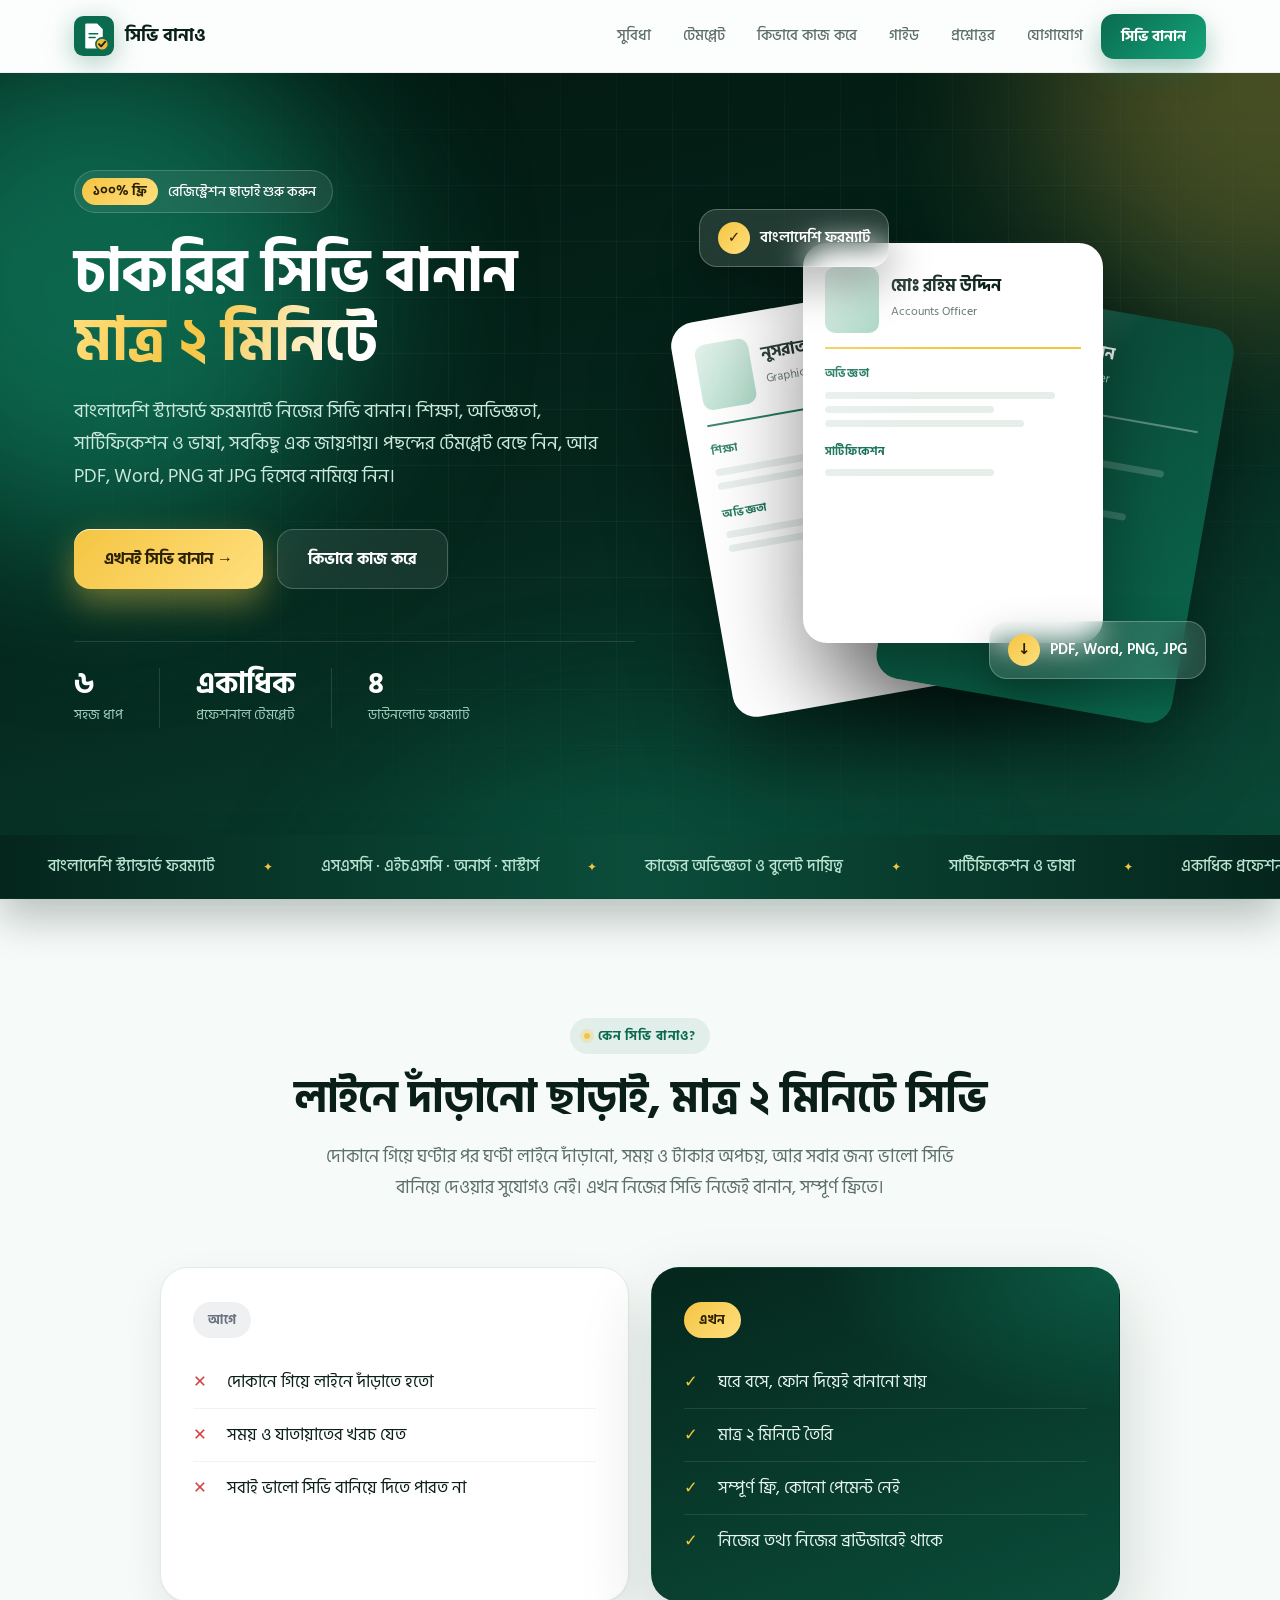
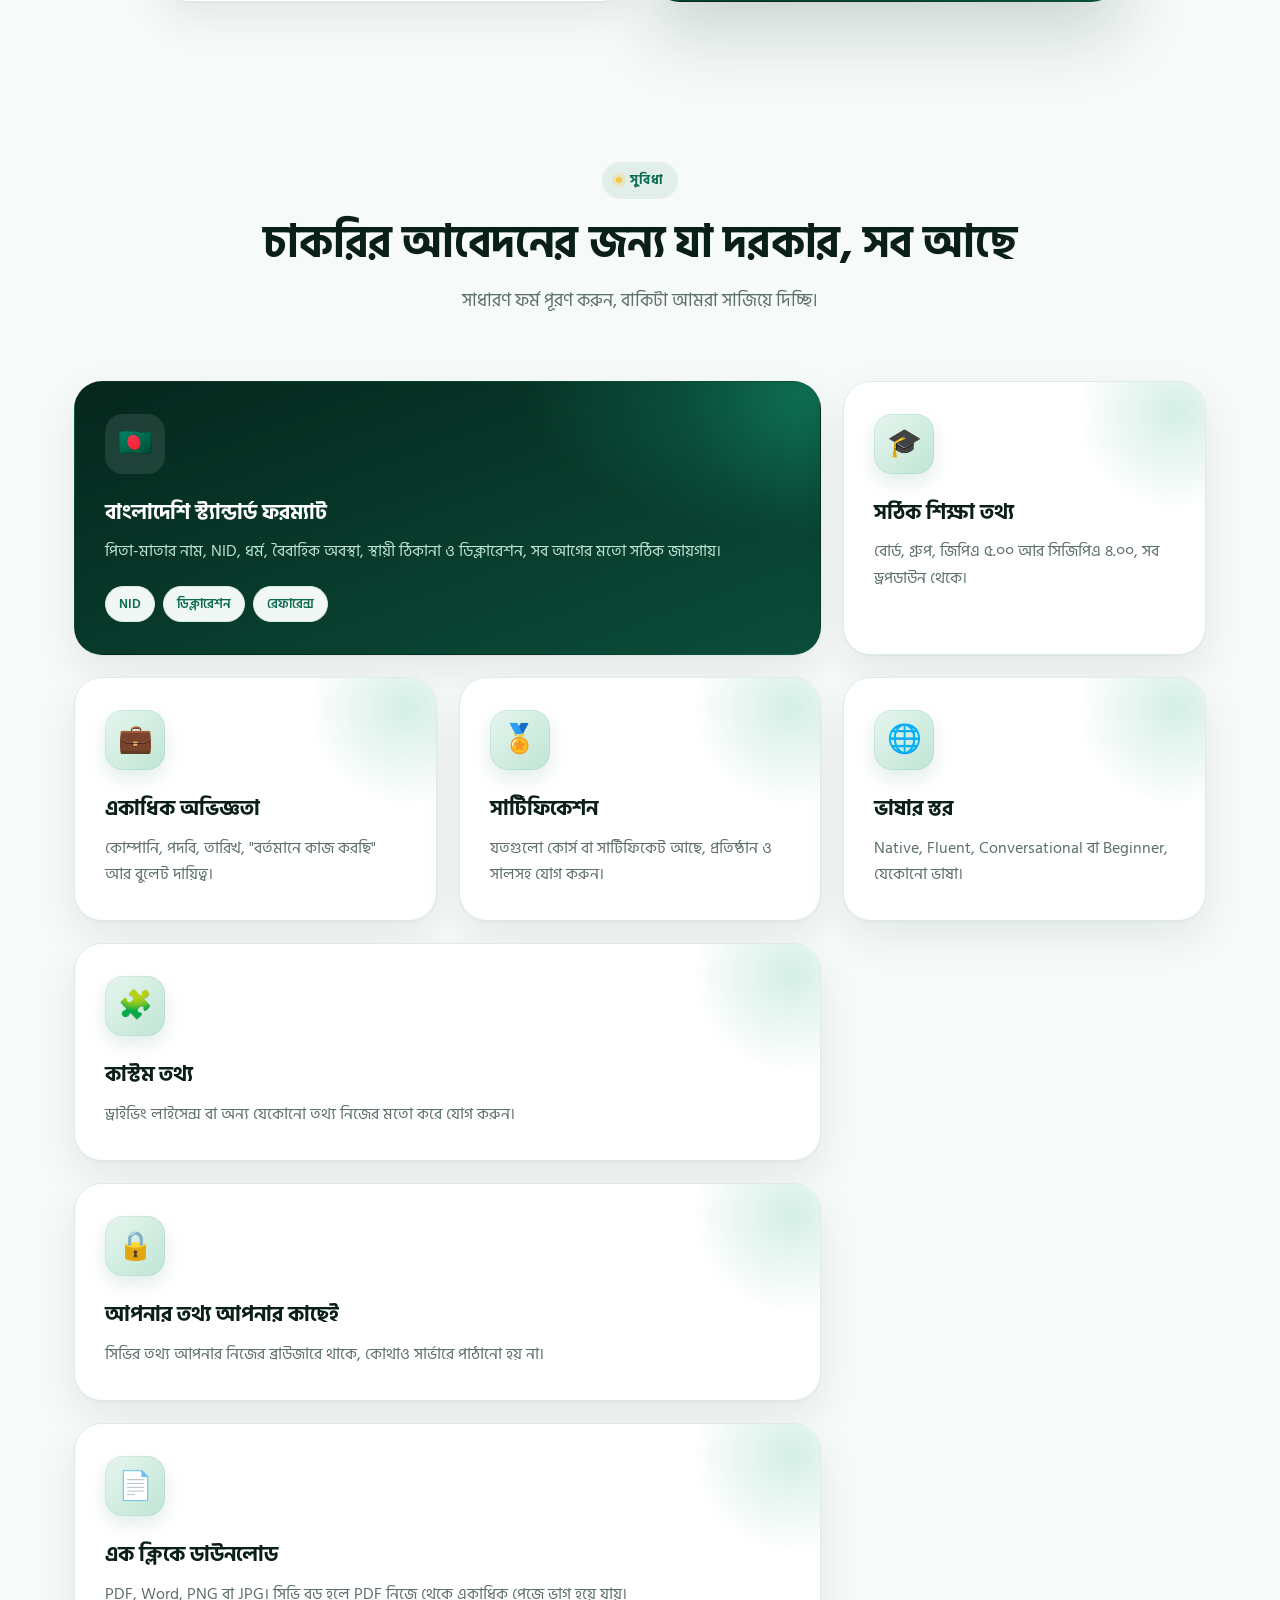
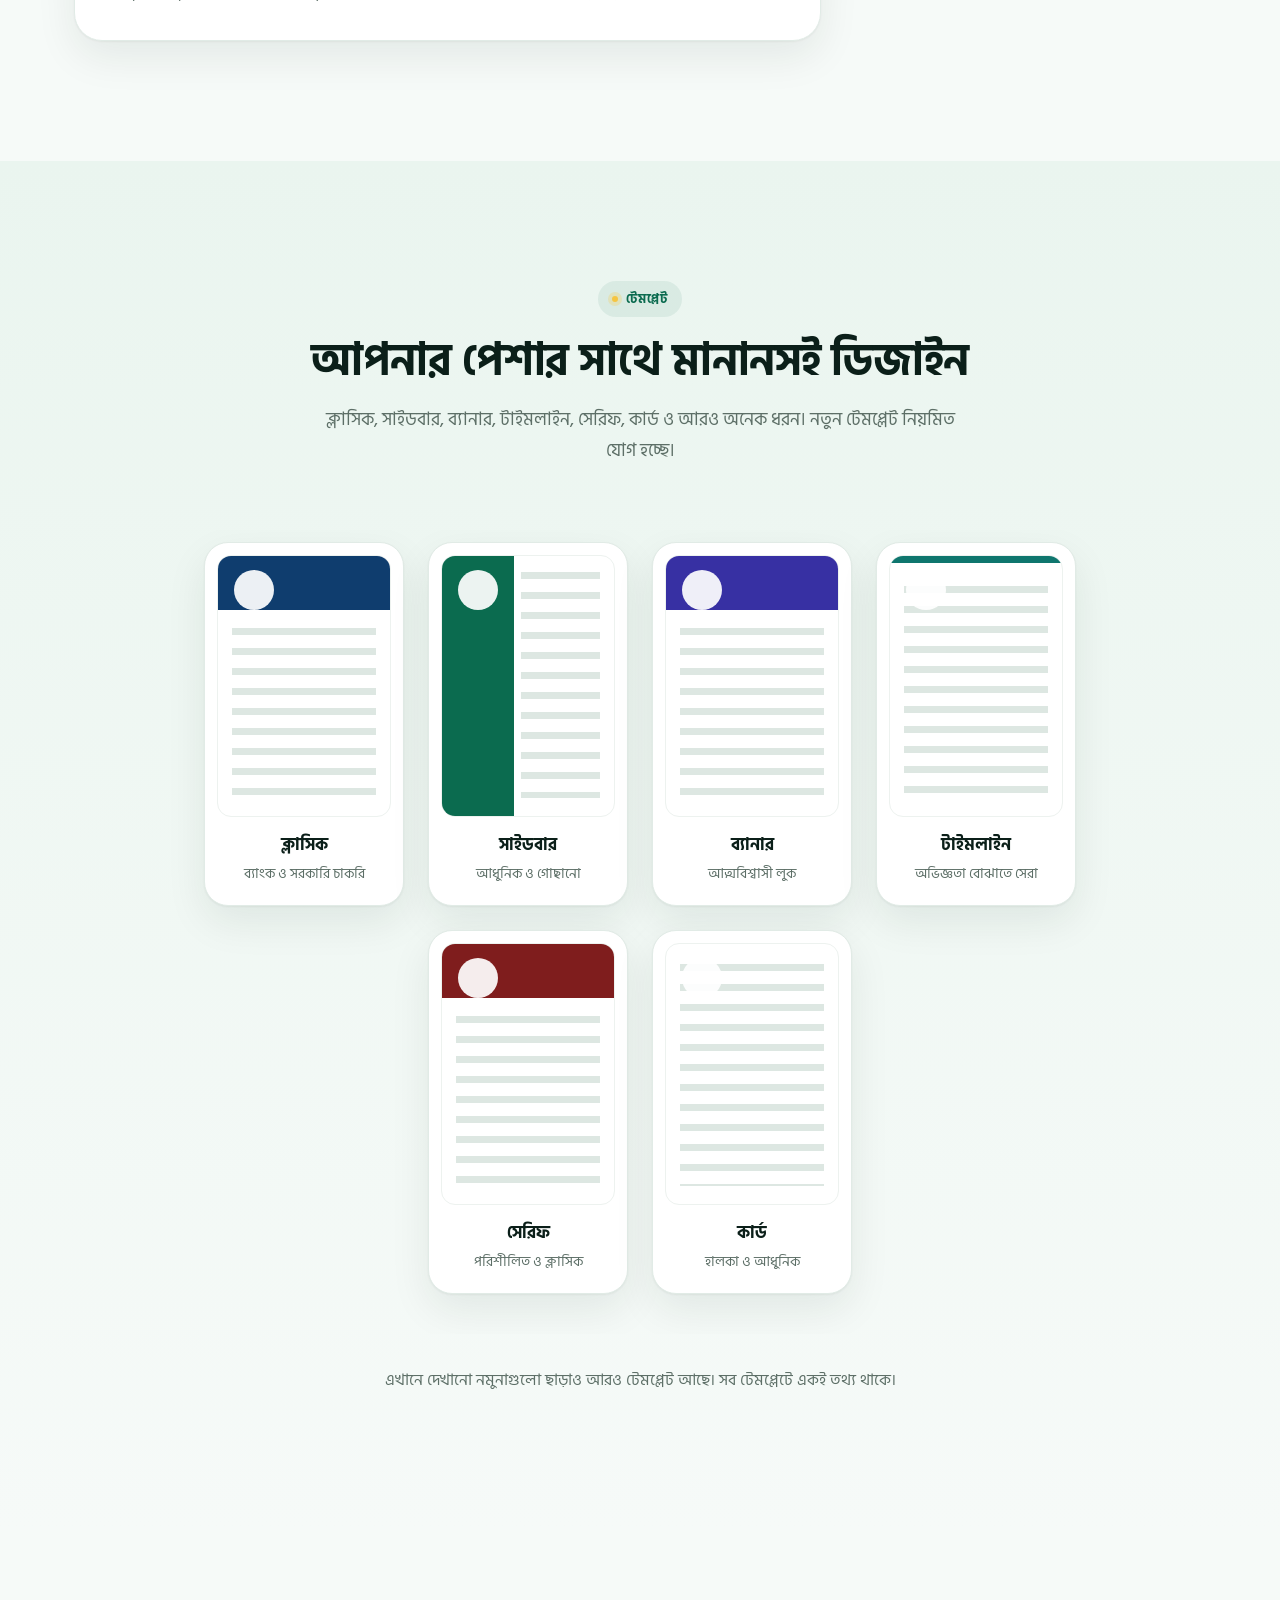
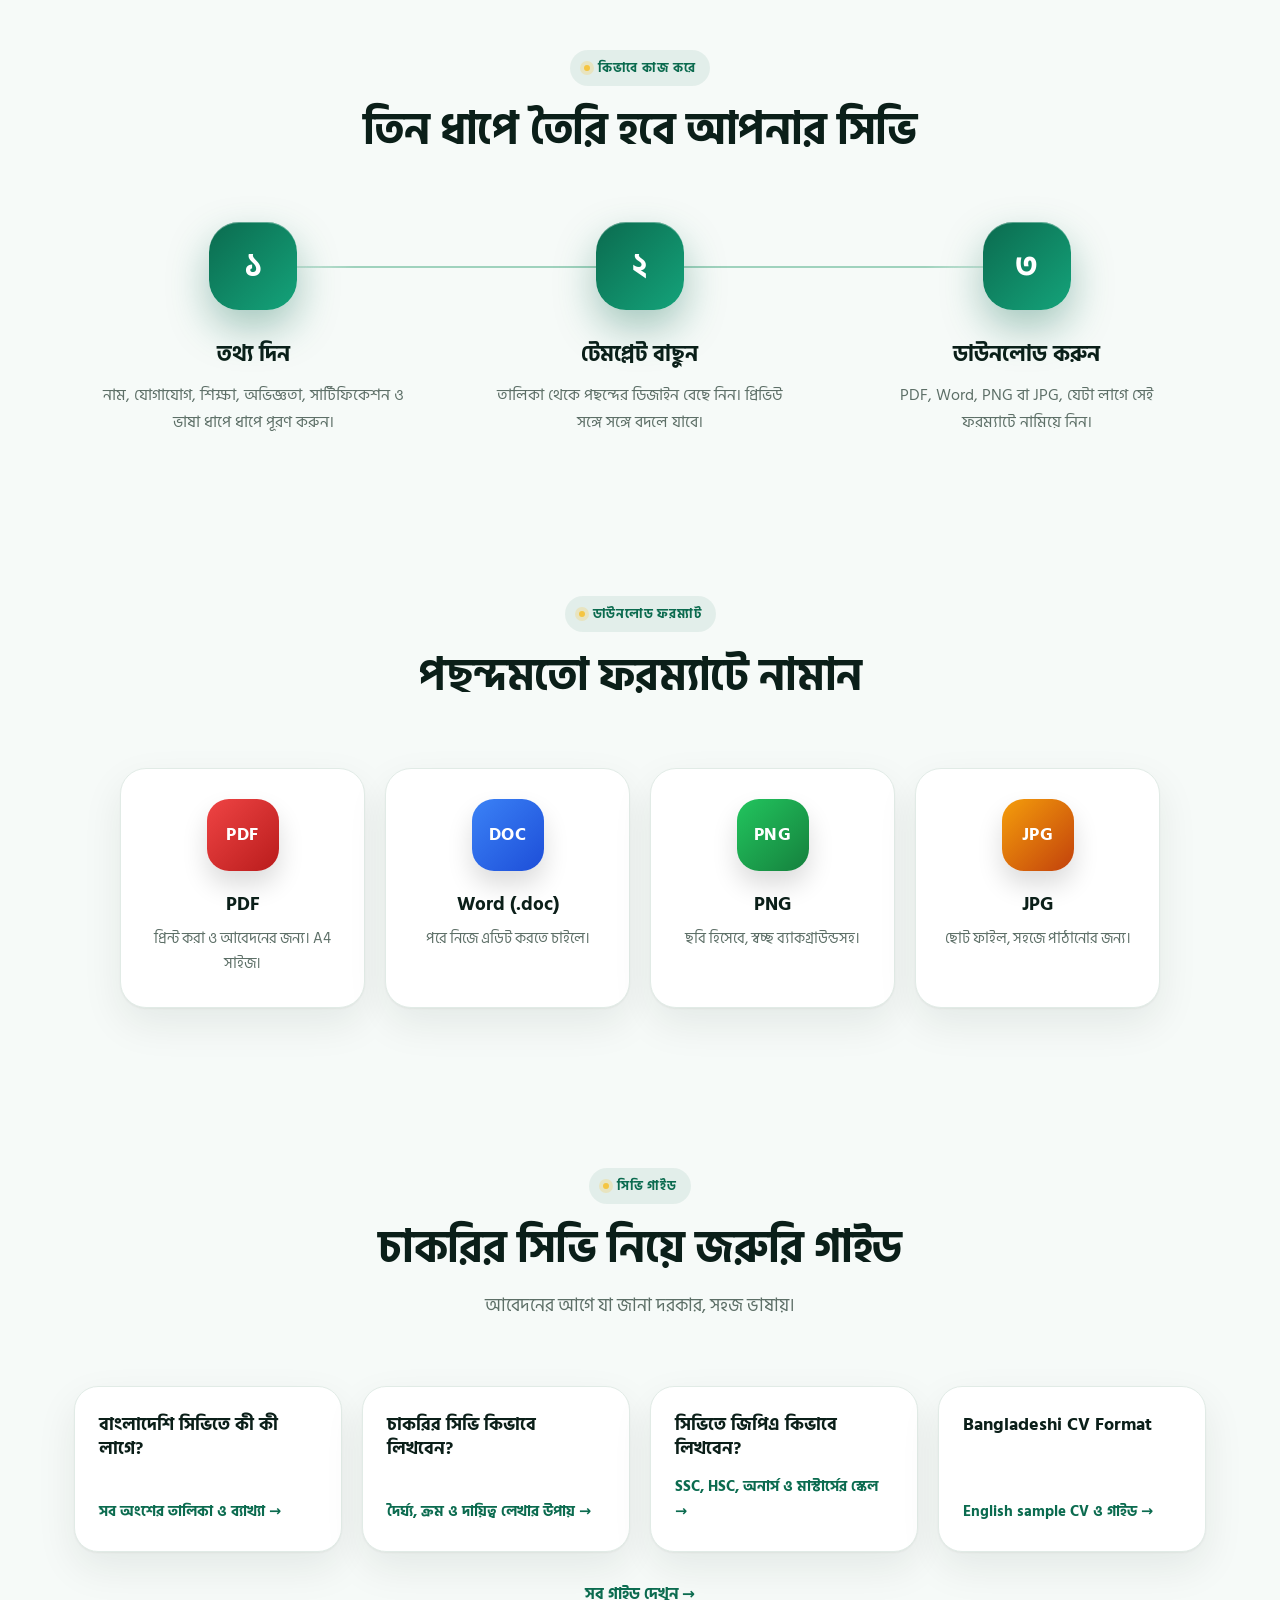
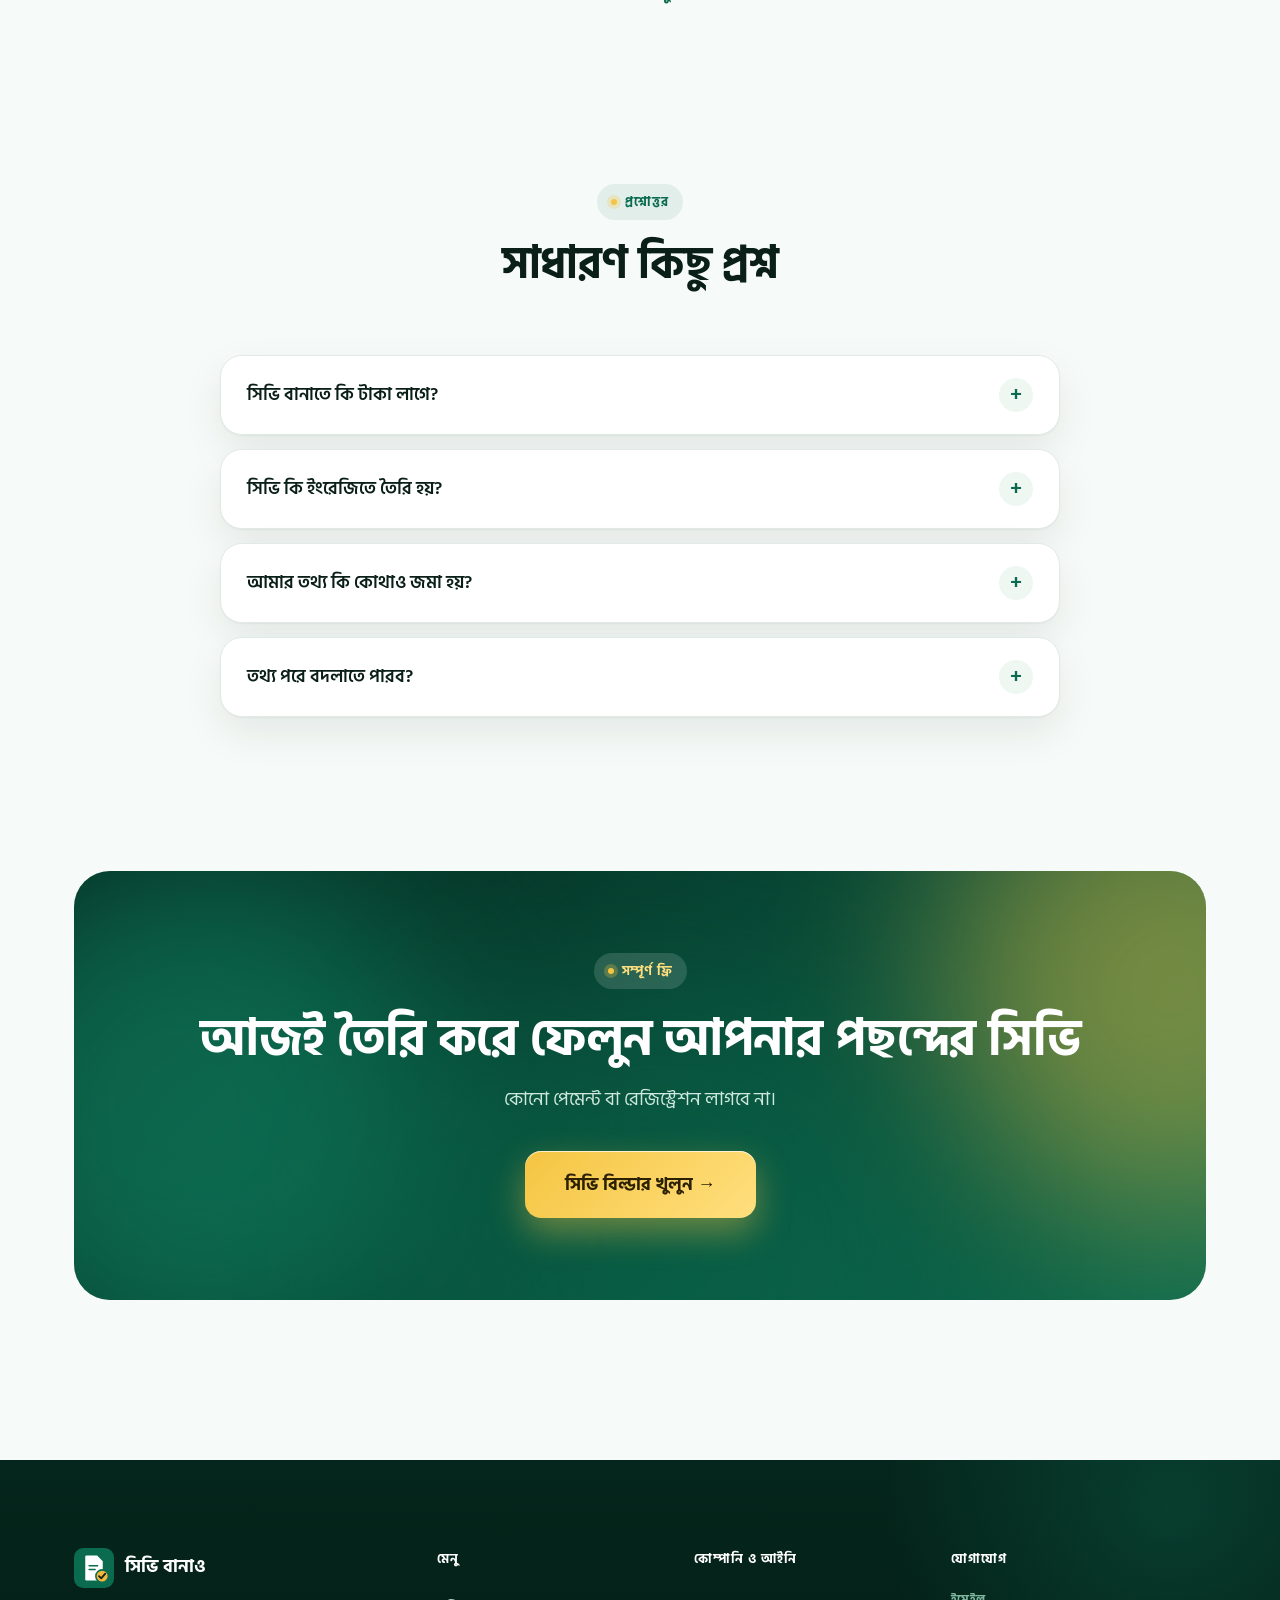
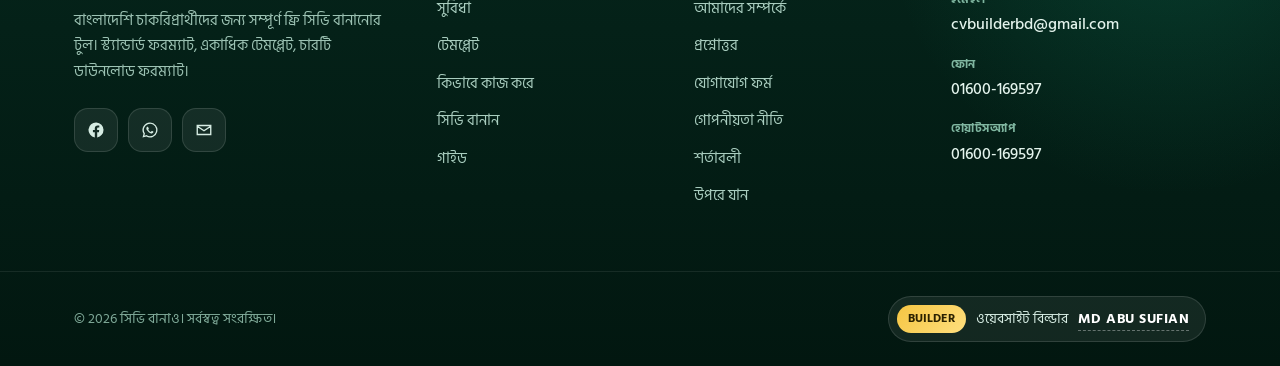
==== index.html @ 1aeb8b9d "Add files via upload" ====
<!DOCTYPE html>
<html lang="bn">
<head>
<meta charset="utf-8">
<meta name="viewport" content="width=device-width, initial-scale=1, viewport-fit=cover">
<title>সিভি বানাও · ফ্রি CV Maker Bangladesh · বাংলাদেশি সিভি</title>
<meta name="description" content="সিভি বানাও: ফ্রি সিভি মেকার বাংলাদেশ। বাংলাদেশি স্ট্যান্ডার্ড CV format, SSC/HSC/Honours/Masters তথ্য, একাধিক প্রফেশনাল টেমপ্লেট, A4 PDF ডাউনলোড। সম্পূর্ণ ফ্রি।">
<meta name="keywords" content="free CV maker Bangladesh, Bangladeshi CV format, CV builder BD, সিভি বানানো, ফ্রি সিভি, চাকরির সিভি, সিভি টেমপ্লেট">
<meta name="robots" content="index,follow">
<link rel="icon" href="favicon.png" type="image/png">
<link rel="canonical" href="https://cvbanao.com/">
<meta property="og:type" content="website">
<meta property="og:site_name" content="সিভি বানাও">
<meta property="og:title" content="সিভি বানাও · বাংলাদেশি সিভি, সম্পূর্ণ ফ্রিতে">
<meta property="og:description" content="বাংলাদেশি স্ট্যান্ডার্ড ফরম্যাটে সিভি বানান, একাধিক প্রফেশনাল টেমপ্লেট, A4 PDF ডাউনলোড। সম্পূর্ণ ফ্রি।">
<meta property="og:url" content="https://cvbanao.com/">
<meta property="og:image" content="https://cvbanao.com/og.png">
<meta property="og:image:width" content="1200">
<meta property="og:image:height" content="630">
<meta name="twitter:card" content="summary_large_image">
<meta name="twitter:title" content="সিভি বানাও">
<meta name="twitter:description" content="বাংলাদেশি সিভি, সম্পূর্ণ ফ্রিতে। একাধিক টেমপ্লেট, A4 PDF।">
<meta name="twitter:image" content="https://cvbanao.com/og.png">
<link rel="preconnect" href="https://fonts.gstatic.com" crossorigin>
<link href="https://fonts.googleapis.com/css2?family=Hind+Siliguri:wght@400;500;600;700&display=swap" rel="stylesheet">

<script type="application/ld+json">
{"@context":"https://schema.org","@graph":[
 {"@type":"WebSite","@id":"https://cvbanao.com/#site","name":"সিভি বানাও","alternateName":["CV Banao","CV Maker Bangladesh"],"url":"https://cvbanao.com/","inLanguage":["bn","en"]},
 {"@type":"Organization","@id":"https://cvbanao.com/#org","name":"সিভি বানাও","url":"https://cvbanao.com/","email":"cvbuilderbd@gmail.com","telephone":"+880-1600-169597","sameAs":["https://www.facebook.com/cvbuilderbd"]},
 {"@type":"WebApplication","name":"সিভি বানাও (CV Banao)","url":"https://cvbanao.com/cv.html","applicationCategory":"BusinessApplication","operatingSystem":"Any (web browser)","browserRequirements":"Requires a modern web browser","inLanguage":["bn","en"],"isAccessibleForFree":true,"offers":{"@type":"Offer","price":"0","priceCurrency":"BDT"},"description":"Free online CV maker for Bangladesh. Bangladeshi standard CV format, multiple professional templates, A4 PDF download."},
 {"@type":"FAQPage","mainEntity":[
  {"@type":"Question","name":"সিভি বানাতে কি টাকা লাগে?","acceptedAnswer":{"@type":"Answer","text":"না। সব টেমপ্লেট, সব ধাপ এবং PDF ডাউনলোড সম্পূর্ণ ফ্রি। কোনো পেমেন্ট বা রেজিস্ট্রেশন লাগে না।"}},
  {"@type":"Question","name":"সিভি কি ইংরেজিতে তৈরি হয়?","acceptedAnswer":{"@type":"Answer","text":"হ্যাঁ। ফর্ম বাংলায় থাকলেও সিভি ইংরেজিতে তৈরি হয়, কারণ বাংলাদেশের বেশিরভাগ চাকরির আবেদনে ইংরেজি সিভি লাগে।"}},
  {"@type":"Question","name":"আমার তথ্য কি কোথাও জমা হয়?","acceptedAnswer":{"@type":"Answer","text":"তথ্য আপনার নিজের ব্রাউজারে থাকে। সিভির তথ্য কোনো সার্ভারে পাঠানো হয় না।"}},
  {"@type":"Question","name":"তথ্য পরে বদলাতে পারব?","acceptedAnswer":{"@type":"Answer","text":"হ্যাঁ। ফর্মের যেকোনো ধাপে ফিরে গিয়ে তথ্য বদলাতে বা নতুন তথ্য যোগ করতে পারবেন।"}}
 ]}
]}
</script>
<style>:root{--d0:#021710;--d1:#05261c;--d2:#0b4d3a;--g1:#0b6b4f;--g2:#14a37a;--g3:#5fd9ad;--gold:#f5c542;--gold2:#ffdf7e;--ink:#0b1f19;--mute:#5d6f67;--bg:#f6faf8;--line:#e1ebe6;--sh:0 1px 2px rgba(11,31,25,.05),0 16px 40px rgba(5,38,28,.08);--sh2:0 30px 70px rgba(5,38,28,.18);box-sizing:border-box}
*{box-sizing:border-box}
html{scroll-behavior:smooth;scroll-padding-top:96px}
body{margin:0;background:var(--bg);color:var(--ink);font:400 16px/1.7 "Hind Siliguri",system-ui,sans-serif;-webkit-font-smoothing:antialiased;overflow-x:hidden}
a{color:inherit}
.wrap{max-width:1180px;margin:0 auto;padding:0 24px}
:focus-visible{outline:2px solid var(--gold);outline-offset:3px;border-radius:8px}
header{position:sticky;top:0;z-index:60;background:rgba(255,255,255,.7);backdrop-filter:blur(18px) saturate(1.6);-webkit-backdrop-filter:blur(18px) saturate(1.6);border-bottom:1px solid rgba(11,31,25,.06);padding-top:env(safe-area-inset-top,0px)}
.nav{display:flex;align-items:center;justify-content:space-between;height:72px;position:relative}
.brand{display:flex;align-items:center;gap:11px;text-decoration:none;font-weight:700;font-size:18px;color:var(--ink)}
.brand svg{width:40px;height:40px;filter:drop-shadow(0 6px 14px rgba(11,107,79,.35))}
.dsk{display:flex;align-items:center;gap:4px}
.dsk a:not(.btn){text-decoration:none;color:var(--mute);font-size:15px;font-weight:500;padding:9px 14px;border-radius:12px;transition:.2s}
.dsk a:not(.btn):hover{color:var(--g1);background:rgba(11,107,79,.07)}
.burger{display:none;flex-direction:column;justify-content:center;gap:5px;width:46px;height:46px;border:1px solid var(--line);background:#fff;border-radius:14px;cursor:pointer;padding:0;align-items:center}
.burger span{display:block;width:20px;height:2px;background:var(--ink);border-radius:2px;transition:.25s}
.burger[aria-expanded="true"] span:nth-child(1){transform:translateY(7px) rotate(45deg)}
.burger[aria-expanded="true"] span:nth-child(2){opacity:0}
.burger[aria-expanded="true"] span:nth-child(3){transform:translateY(-7px) rotate(-45deg)}
.mpanel{display:none;position:absolute;left:0;right:0;top:100%;background:rgba(255,255,255,.98);border-bottom:1px solid var(--line);box-shadow:0 26px 50px rgba(5,38,28,.14);padding:12px 24px 22px}
.mpanel.open{display:flex;flex-direction:column}
.mpanel a:not(.btn){padding:14px 2px;border-bottom:1px solid #eef4f1;text-decoration:none;font-weight:500}
.mpanel .btn{margin-top:14px}
.btn{display:inline-flex;align-items:center;justify-content:center;gap:9px;border:0;border-radius:16px;padding:16px 30px;font:700 16px "Hind Siliguri",sans-serif;text-decoration:none;cursor:pointer;transition:transform .3s cubic-bezier(.2,.8,.2,1),box-shadow .3s,background .3s;white-space:nowrap}
.btn:hover{transform:translateY(-2px)}
.btn-g{background:linear-gradient(135deg,var(--gold),var(--gold2));color:#2b2100;box-shadow:0 14px 34px rgba(245,197,66,.42),inset 0 1px 0 rgba(255,255,255,.7)}
.btn-g:hover{box-shadow:0 22px 46px rgba(245,197,66,.55)}
.btn-p{background:linear-gradient(135deg,var(--g1),var(--g2));color:#fff;box-shadow:0 12px 28px rgba(11,107,79,.35)}
.btn-gh{background:rgba(255,255,255,.08);color:#fff;border:1px solid rgba(255,255,255,.22);backdrop-filter:blur(10px)}
.btn-gh:hover{background:rgba(255,255,255,.16)}
.btn-s{padding:11px 20px;font-size:14.5px;border-radius:13px}
.hero{position:relative;overflow:hidden;color:#fff;isolation:isolate;padding:96px 0 170px;background:linear-gradient(165deg,var(--d0),var(--d1) 50%,var(--d2))}
.aurora{position:absolute;inset:-20%;z-index:-1;pointer-events:none}
.aurora i{position:absolute;border-radius:50%;filter:blur(90px);opacity:.55;animation:float 16s ease-in-out infinite alternate}
.aurora i:nth-child(1){width:520px;height:520px;background:#14a37a;left:5%;top:10%}
.aurora i:nth-child(2){width:460px;height:460px;background:#f5c542;opacity:.28;right:2%;top:-5%;animation-delay:-6s}
.aurora i:nth-child(3){width:520px;height:520px;background:#0b6b4f;left:35%;bottom:-20%;animation-delay:-11s}
@keyframes float{to{transform:translate(60px,-40px) scale(1.1)}}
.hero::after{content:"";position:absolute;inset:0;z-index:-1;background-image:linear-gradient(rgba(255,255,255,.04) 1px,transparent 1px),linear-gradient(90deg,rgba(255,255,255,.04) 1px,transparent 1px);background-size:56px 56px;mask-image:radial-gradient(ellipse at 60% 40%,#000 25%,transparent 75%);-webkit-mask-image:radial-gradient(ellipse at 60% 40%,#000 25%,transparent 75%)}
.hgrid{display:grid;grid-template-columns:1.05fr .95fr;gap:64px;align-items:center}
.kick{display:inline-flex;align-items:center;gap:10px;padding:7px 16px 7px 7px;border-radius:40px;background:rgba(255,255,255,.08);border:1px solid rgba(255,255,255,.18);font-size:14px;font-weight:500;backdrop-filter:blur(10px)}
.kick b{background:linear-gradient(135deg,var(--gold),var(--gold2));color:#2b2100;border-radius:30px;padding:3px 11px;font-size:12.5px;font-weight:700}
h1{font-size:60px;line-height:1.14;margin:26px 0 20px;font-weight:700;letter-spacing:-.01em}
h1 .gt{background:linear-gradient(110deg,var(--gold2),var(--gold) 40%,#fff 90%);-webkit-background-clip:text;background-clip:text;color:transparent}
.lead{font-size:19px;color:#cbe8dc;max-width:560px;margin:0 0 36px}
.ctas{display:flex;flex-wrap:wrap;gap:14px}
.stats{display:flex;flex-wrap:wrap;margin-top:52px;border-top:1px solid rgba(255,255,255,.12);padding-top:26px}
.stats div{padding-right:36px;margin-right:36px;border-right:1px solid rgba(255,255,255,.12)}
.stats div:last-child{border:0;margin:0;padding:0}
.stats b{display:block;font-size:30px;line-height:1.1;font-weight:700;color:#fff}
.stats span{font-size:14px;color:#9fcfbd}
.stage{position:relative;height:560px;display:flex;align-items:center;justify-content:center;perspective:1400px}
.sc{position:absolute;width:300px;height:400px;border-radius:24px;background:#fff;color:var(--ink);padding:24px 22px;box-shadow:0 40px 90px rgba(0,0,0,.45);overflow:hidden}
.sc::after{content:"";position:absolute;inset:0;background:linear-gradient(120deg,rgba(255,255,255,.35),transparent 40%);pointer-events:none}
.sc .hd{display:flex;gap:12px;align-items:center;padding-bottom:14px;border-bottom:2px solid var(--g1)}
.sc .av{width:54px;height:66px;border-radius:10px;background:linear-gradient(135deg,#d6ebe2,#9fd2bd);flex:none}
.sc h4{margin:0;font-size:17px;line-height:1.2}
.sc small{font-size:12px;color:var(--mute)}
.sc .s{margin-top:16px}
.sc .s b{display:block;font-size:11px;letter-spacing:.7px;text-transform:uppercase;color:var(--g1);margin-bottom:8px}
.ln{height:7px;border-radius:4px;background:#e6eeea;margin:7px 0}
.ln.a{width:90%}.ln.b{width:66%}.ln.c{width:78%}
.c1{transform:rotate(-10deg) translate(-110px,30px);z-index:1}
.c2{z-index:2;transform:translateY(-6px)}
.c3{transform:rotate(10deg) translate(110px,36px);z-index:1;background:linear-gradient(170deg,#0b4d3a,#0b6b4f);color:#fff}
.c3 .av{background:rgba(255,255,255,.2)}.c3 .hd{border-color:rgba(255,255,255,.35)}.c3 .s b{color:var(--gold)}.c3 .ln{background:rgba(255,255,255,.18)}.c3 small{color:#bfe3d4}
.c2 .hd{border-color:var(--gold)}
.chip{position:absolute;z-index:4;display:flex;align-items:center;gap:10px;padding:12px 18px;border-radius:18px;background:rgba(255,255,255,.12);border:1px solid rgba(255,255,255,.25);backdrop-filter:blur(16px);-webkit-backdrop-filter:blur(16px);color:#fff;font-size:14.5px;font-weight:600;box-shadow:0 20px 44px rgba(0,0,0,.28);animation:bob 6s ease-in-out infinite}
.chip i{width:32px;height:32px;border-radius:50%;background:linear-gradient(135deg,var(--gold),var(--gold2));color:#2b2100;display:grid;place-items:center;font-style:normal;font-size:15px;font-weight:700}
.k1{left:0;top:40px}.k2{right:0;bottom:50px;animation-delay:-3s}
@keyframes bob{50%{transform:translateY(-10px)}}
.ticker{position:relative;z-index:3;margin-top:-64px;overflow:hidden;background:linear-gradient(90deg,var(--d1),var(--d2),var(--d1));color:#b9e3d1;padding:18px 0;white-space:nowrap;box-shadow:0 20px 40px rgba(2,23,16,.25)}
.track{display:inline-flex;gap:48px;padding-left:48px;animation:tick 36s linear infinite}
.track span{font-size:16px;font-weight:500}
.track span::after{content:"✦";color:var(--gold);margin-left:48px;font-size:12px}
@keyframes tick{to{transform:translateX(-50%)}}
section{padding:120px 0;position:relative}
.eyebrow{display:inline-flex;align-items:center;gap:8px;color:var(--g1);font-weight:700;font-size:13px;letter-spacing:.8px;text-transform:uppercase;background:rgba(11,107,79,.08);padding:7px 14px;border-radius:30px}
.eyebrow::before{content:"";width:6px;height:6px;border-radius:50%;background:var(--gold);box-shadow:0 0 0 4px rgba(245,197,66,.25)}
h2{font-size:44px;line-height:1.22;margin:18px 0 16px;font-weight:700;letter-spacing:-.01em}
.sub{color:var(--mute);font-size:18px;max-width:660px;margin:0}
.head{text-align:center;margin:0 auto 64px;max-width:760px}
.head .sub{margin:0 auto}
.vs{display:grid;grid-template-columns:1fr 1fr;gap:22px;max-width:960px;margin:0 auto}
.vc{border-radius:28px;padding:34px 32px;border:1px solid var(--line);background:#fff;box-shadow:var(--sh)}
.vc b{display:inline-block;font-size:13px;letter-spacing:.6px;text-transform:uppercase;padding:7px 15px;border-radius:30px;margin-bottom:18px}
.vc ul{list-style:none;margin:0;padding:0}
.vc li{position:relative;padding:12px 0 12px 34px;font-size:16.5px;border-top:1px solid #eef4f1}
.vc li:first-child{border-top:0}
.vc.old b{background:#eef0f2;color:#6b7280}
.vc.old li::before{content:"✕";position:absolute;left:0;top:12px;color:#d14343;font-weight:700}
.vc.new{background:radial-gradient(500px 240px at 100% 0%,rgba(20,163,122,.35),transparent 60%),linear-gradient(160deg,var(--d1),var(--d2));color:#e6f5ee;border-color:transparent;box-shadow:var(--sh2)}
.vc.new b{background:linear-gradient(135deg,var(--gold),var(--gold2));color:#2b2100}
.vc.new li{border-color:rgba(255,255,255,.1)}
.vc.new li::before{content:"✓";position:absolute;left:0;top:12px;color:var(--gold);font-weight:700}
.bento{display:grid;grid-template-columns:repeat(6,1fr);gap:22px}
.card{position:relative;background:#fff;border:1px solid var(--line);border-radius:28px;padding:32px 30px;box-shadow:var(--sh);overflow:hidden;transition:transform .45s cubic-bezier(.2,.8,.2,1),box-shadow .45s,border-color .45s}
.card:hover{transform:translateY(-8px);box-shadow:var(--sh2);border-color:rgba(11,107,79,.25)}
.card::after{content:"";position:absolute;right:-70px;top:-70px;width:200px;height:200px;border-radius:50%;background:radial-gradient(circle,rgba(20,163,122,.18),transparent 70%);transition:transform .6s}
.card:hover::after{transform:scale(1.5)}
.s4{grid-column:span 4}.s2{grid-column:span 2}
.ic{width:60px;height:60px;border-radius:18px;display:grid;place-items:center;background:linear-gradient(135deg,#e6f6ef,#bfe5d3);font-size:28px;margin-bottom:22px;box-shadow:inset 0 0 0 1px rgba(11,107,79,.08),0 8px 18px rgba(11,107,79,.12)}
.card h3{margin:0 0 8px;font-size:21px;font-weight:700}
.card p{margin:0;color:var(--mute);font-size:15.5px}
.tags{display:flex;flex-wrap:wrap;gap:8px;margin-top:20px}
.tags span{font-size:13px;padding:6px 13px;border-radius:20px;background:#f0f7f4;color:var(--g1);font-weight:600;border:1px solid #d7ebe2}
.dark{background:radial-gradient(500px 260px at 100% 0%,rgba(20,163,122,.4),transparent 60%),linear-gradient(160deg,var(--d1),var(--d2));color:#fff;border-color:transparent}
.dark p{color:#bfe3d4}.dark h3{color:#fff}
.dark .ic{background:rgba(255,255,255,.1);box-shadow:none}
.tpl{background:linear-gradient(180deg,#eaf5ef,var(--bg));overflow:hidden}
.shelf{display:flex;gap:24px;overflow-x:auto;padding:12px 24px 40px;scroll-snap-type:x mandatory;scrollbar-width:none;justify-content:center;flex-wrap:wrap}
.shelf::-webkit-scrollbar{display:none}
.tk{flex:0 0 200px;scroll-snap-align:center;background:#fff;border:1px solid var(--line);border-radius:24px;padding:12px 12px 18px;box-shadow:var(--sh);text-align:center;transition:transform .45s cubic-bezier(.2,.8,.2,1),box-shadow .45s}
.tk:hover{transform:translateY(-10px);box-shadow:var(--sh2)}
.mini{position:relative;height:262px;border-radius:14px;background:#fff;border:1px solid #edf2ef;overflow:hidden;margin-bottom:14px}
.mini::before{content:"";position:absolute;left:0;right:0;top:0;height:54px;background:var(--c)}
.mini::after{content:"";position:absolute;left:14px;right:14px;top:72px;bottom:18px;background:repeating-linear-gradient(to bottom,#dde7e2 0 7px,transparent 7px 20px)}
.mini.side::before{right:auto;width:42%;height:auto;bottom:0}
.mini.side::after{left:46%;top:16px}
.mini.line::before{height:7px}.mini.line::after{top:30px}
.mini.dot::before{height:0}.mini.dot::after{top:20px}
.mini i{position:absolute;left:16px;top:14px;width:40px;height:40px;border-radius:50%;background:rgba(255,255,255,.92);z-index:2}
.tk b{display:block;font-size:17px;font-weight:700}
.tk span{font-size:13.5px;color:var(--mute)}
.tnote{text-align:center;margin-top:34px;color:var(--mute);font-size:15.5px}
.steps{display:grid;grid-template-columns:repeat(3,1fr);gap:28px;position:relative}
.steps::before{content:"";position:absolute;left:14%;right:14%;top:44px;height:2px;background:linear-gradient(90deg,transparent,#9fd2bd 15%,#9fd2bd 85%,transparent)}
.st{position:relative;text-align:center;padding:0 12px}
.num{width:88px;height:88px;margin:0 auto 26px;border-radius:30px;display:grid;place-items:center;background:linear-gradient(135deg,var(--g1),var(--g2));color:#fff;font-size:32px;font-weight:700;box-shadow:0 18px 40px rgba(11,107,79,.35),inset 0 1px 0 rgba(255,255,255,.35);position:relative;z-index:1}
.st h3{font-size:22px;margin:0 0 10px}
.st p{margin:0 auto;color:var(--mute);max-width:310px;font-size:15.5px}
.fmgrid{display:grid;grid-template-columns:repeat(4,1fr);gap:20px;max-width:1040px;margin:0 auto}
.fmc{background:#fff;border:1px solid var(--line);border-radius:26px;padding:30px 24px;box-shadow:var(--sh);text-align:center;transition:transform .45s cubic-bezier(.2,.8,.2,1),box-shadow .45s}
.fmc:hover{transform:translateY(-8px);box-shadow:var(--sh2)}
.fmc .tag{width:72px;height:72px;margin:0 auto 18px;border-radius:22px;display:grid;place-items:center;color:#fff;font-weight:700;font-size:18px;letter-spacing:.4px;box-shadow:0 14px 26px rgba(0,0,0,.14)}
.fmc h3{margin:0 0 6px;font-size:19px}
.fmc p{margin:0;color:var(--mute);font-size:14.5px}
.gg{display:grid;grid-template-columns:repeat(4,1fr);gap:20px}
.gl{display:flex;flex-direction:column;gap:14px;background:#fff;border:1px solid var(--line);border-radius:24px;padding:26px 24px;text-decoration:none;color:var(--ink);box-shadow:var(--sh);transition:transform .45s,box-shadow .45s}
.gl:hover{transform:translateY(-6px);box-shadow:var(--sh2)}
.gl b{font-size:18px;line-height:1.35}
.gl span{color:var(--g1);font-weight:700;font-size:14.5px;margin-top:auto}
.faq{max-width:840px;margin:0 auto}
.fq{background:#fff;border:1px solid var(--line);border-radius:22px;padding:22px 26px;margin-bottom:14px;box-shadow:var(--sh);transition:border-color .3s,box-shadow .3s}
.fq[open]{border-color:rgba(11,107,79,.3);box-shadow:var(--sh2)}
.fq summary{cursor:pointer;font-weight:600;font-size:17.5px;list-style:none;display:flex;justify-content:space-between;align-items:center;gap:16px}
.fq summary::-webkit-details-marker{display:none}
.fq summary::after{content:"+";flex:none;width:34px;height:34px;border-radius:50%;background:#eef7f2;color:var(--g1);display:grid;place-items:center;font-size:21px;line-height:1;transition:transform .35s}
.fq[open] summary::after{transform:rotate(45deg)}
.fq p{margin:14px 0 2px;color:var(--mute);font-size:15.5px}
.cta{position:relative;overflow:hidden;isolation:isolate;border-radius:36px;padding:82px 40px;text-align:center;color:#fff;background:linear-gradient(135deg,var(--d1),var(--g1))}
.cta .aurora i{opacity:.45}
.cta h2{color:#fff;margin:0 0 14px;font-size:50px}
.cta p{color:#cde9dd;font-size:19px;margin:0 0 34px}
.cta .btn-g{font-size:18px;padding:19px 40px}
footer{position:relative;background:linear-gradient(180deg,var(--d1),var(--d0));color:#a9cdbf;margin-top:40px;overflow:hidden}
footer::before{content:"";position:absolute;width:620px;height:620px;border-radius:50%;background:radial-gradient(circle,rgba(20,163,122,.2),transparent 65%);right:-200px;top:-260px;pointer-events:none}
.fgrid{position:relative;z-index:1;display:grid;grid-template-columns:1.5fr 1fr 1fr 1.2fr;gap:44px;padding:88px 24px 56px;max-width:1180px;margin:0 auto}
footer .brand{color:#fff}
footer .brand svg{filter:none}
.fdesc{margin:20px 0 24px;font-size:15px;max-width:340px;color:#9cc2b3}
.socials{display:flex;gap:10px}
.socials a{display:grid;place-items:center;width:44px;height:44px;border-radius:14px;background:rgba(255,255,255,.07);border:1px solid rgba(255,255,255,.12);color:#d6ece3;text-decoration:none;transition:.3s}
.socials a:hover{background:rgba(245,197,66,.2);color:var(--gold);transform:translateY(-3px)}
footer h4{margin:0 0 20px;font-size:13px;color:#fff;letter-spacing:1px;text-transform:uppercase}
footer .col a{display:block;text-decoration:none;color:#a9cdbf;font-size:15px;padding:6px 0;transition:.2s}
footer .col a:hover{color:var(--gold);padding-left:6px}
.contact p{margin:0 0 16px;font-size:15px;color:#a9cdbf}
.contact b{display:block;color:#7fb6a0;font-size:12px;letter-spacing:.6px;text-transform:uppercase;margin-bottom:2px}
.contact a{color:#e3f3ec;text-decoration:none;font-size:15.5px;font-weight:500;transition:.2s}
.contact a:hover{color:var(--gold)}
.fbar{position:relative;z-index:1;border-top:1px solid rgba(255,255,255,.08)}
.fbar .in{max-width:1180px;margin:0 auto;padding:24px;display:flex;justify-content:space-between;align-items:center;flex-wrap:wrap;gap:14px;font-size:14px;color:#7fa998}
.credit{display:inline-flex;align-items:center;gap:10px;padding:8px 16px 8px 8px;border-radius:40px;background:rgba(255,255,255,.07);border:1px solid rgba(255,255,255,.12);color:#d6ece3}
.credit i{font-style:normal;background:linear-gradient(135deg,var(--gold),var(--gold2));color:#2b2100;border-radius:30px;padding:4px 11px;font-size:12px;font-weight:700}
.credit b{color:#fff;letter-spacing:.5px}
.mob{display:none}
.rv{opacity:0;transform:translateY(28px);transition:opacity 1s cubic-bezier(.2,.8,.2,1),transform 1s cubic-bezier(.2,.8,.2,1)}
.rv.in{opacity:1;transform:none}
@media (max-width:1040px){
 .hgrid{grid-template-columns:1fr;text-align:center;gap:10px}
 .lead{margin:0 auto 36px}.ctas,.stats{justify-content:center}
 .stage{height:460px}
 h1{font-size:50px}
 .bento{grid-template-columns:1fr 1fr}
 .s4,.s2{grid-column:span 1}.card.full{grid-column:span 2}
 .fmgrid{grid-template-columns:1fr 1fr}
 .gg{grid-template-columns:1fr 1fr}
 .fgrid{grid-template-columns:1fr 1fr}
}
@media (max-width:820px){
 .dsk{display:none}.burger{display:flex}
 .hero{padding:56px 0 150px}
 h1{font-size:40px}h2{font-size:33px}
 .lead{font-size:17px}
 .stats div{padding-right:22px;margin-right:22px}
 .stats b{font-size:24px}
 .stage{height:380px;transform:scale(.9)}
 .sc{width:250px;height:330px;padding:18px}
 .c1{transform:rotate(-10deg) translate(-70px,20px)}.c3{transform:rotate(10deg) translate(70px,24px)}
 .chip{display:none}
 .vs{grid-template-columns:1fr}
 .steps{grid-template-columns:1fr;gap:44px}.steps::before{display:none}
 .bento{grid-template-columns:1fr}.card.full{grid-column:auto}
 .cta{padding:56px 24px}.cta h2{font-size:34px}
 section{padding:84px 0}
 .ticker{margin-top:-40px}
 .mob{display:block;position:fixed;left:12px;right:12px;bottom:calc(12px + env(safe-area-inset-bottom,0px));z-index:70}
 body{padding-bottom:110px}
 .mbar{display:flex;justify-content:space-between;align-items:center;background:rgba(3,24,17,.92);backdrop-filter:blur(18px) saturate(1.4);-webkit-backdrop-filter:blur(18px) saturate(1.4);border:1px solid rgba(255,255,255,.1);border-radius:26px;padding:8px 6px;box-shadow:0 20px 44px rgba(0,0,0,.4)}
 .mi{flex:1;display:flex;flex-direction:column;align-items:center;gap:3px;text-decoration:none;color:#8fb9a8;font-size:11px;font-weight:500;padding:6px 0;border-radius:16px;min-width:0}
 .mi svg{width:22px;height:22px;fill:none;stroke:currentColor;stroke-width:1.8;stroke-linecap:round;stroke-linejoin:round}
 .mc{flex:1.25;position:relative;color:#fff;font-weight:600}
 .mc .mcb{width:54px;height:54px;margin-top:-32px;border-radius:50%;background:linear-gradient(135deg,var(--gold),var(--gold2));color:#2b2100;display:grid;place-items:center;box-shadow:0 12px 26px rgba(245,197,66,.5),0 0 0 6px rgba(3,24,17,.92)}
 .mc .mcb svg{width:24px;height:24px;stroke:#2b2100;stroke-width:2.4}
 .mc span:last-child{color:var(--gold2);margin-top:-2px}
}
@media (max-width:560px){
 .shelf{justify-content:flex-start}
 .tk{flex:0 0 74%}
 .fmgrid{grid-template-columns:1fr 1fr;gap:12px}
 .gg{grid-template-columns:1fr}
 .fgrid{grid-template-columns:1fr;padding-top:64px}
 .fbar .in{justify-content:center;text-align:center}
}
@media (prefers-reduced-motion:reduce){*,*::before,*::after{animation:none!important;transition:none!important;scroll-behavior:auto!important}.rv{opacity:1;transform:none}}

@media (max-width:820px){
 html{scroll-padding-top:80px}
 .hero{padding:40px 0 130px}
 h1{font-size:clamp(30px,8.6vw,40px);line-height:1.22}
 .lead{font-size:16px;line-height:1.75}
 .ctas{flex-direction:column;width:100%}
 .ctas .btn{width:100%;min-height:52px}
 .kick{font-size:13px;text-align:left}
 .stats{gap:0;margin-top:36px;padding-top:20px}
 .stats div{flex:1 1 33%;padding:0 6px;margin:0;border-right:1px solid rgba(255,255,255,.12);text-align:center}
 .stats div:last-child{border-right:0}
 .stats b{font-size:22px}
 .stats span{font-size:12.5px;line-height:1.4;display:block}
 .stage{height:330px;transform:none}
 .sc{width:200px;height:270px;padding:14px}
 .sc .av{width:40px;height:50px}
 .sc h4{font-size:14px}
 .c1{transform:rotate(-8deg) translate(-60px,18px)}
 .c3{transform:rotate(8deg) translate(60px,22px)}
 .ticker{margin-top:-30px;padding:14px 0}
 section{padding:64px 0}
 .head{margin-bottom:36px}
 h2{font-size:clamp(26px,7vw,32px);line-height:1.28}
 .sub{font-size:16px}
 .card{padding:24px 22px}
 .vc{padding:26px 22px}
 .vc li{font-size:16px;padding-top:14px;padding-bottom:14px}
 .cta{padding:44px 22px;border-radius:26px}
 .cta h2{font-size:clamp(26px,7vw,32px)}
 .cta .btn-g{width:100%;padding:17px;font-size:17px}
 .gl,.fq{padding:18px}
 .fq summary{font-size:16px}
 .fq summary::after{width:30px;height:30px}
 .fmgrid{grid-template-columns:1fr 1fr;gap:12px}
 .fmc{padding:22px 14px}
 .shelf{padding:8px 16px 28px}
 .tk{flex:0 0 min(72vw,240px)}
 .mini{height:220px}
 .fgrid{padding:48px 22px 32px;gap:32px}
 .socials a{width:48px;height:48px}
 .mi{min-height:52px}
 .mc .mcb{width:56px;height:56px}
 .fbar .in{font-size:13px}
 .brand{font-size:16px}
 .brand svg{width:34px;height:34px}
 .burger{width:48px;height:48px}
 .mpanel a:not(.btn){min-height:48px;display:flex;align-items:center}
}
@media (max-width:420px){
 .stage{height:290px}
 .sc{width:170px;height:240px}
 .fmgrid{grid-template-columns:1fr}
 .stats b{font-size:19px}
 .stats span{font-size:11.5px}
}
.dev{color:inherit;text-decoration:none;border-bottom:1px dashed rgba(255,255,255,.35);transition:.2s}.dev:hover{color:var(--gold);border-color:var(--gold)}
.sprog{position:fixed;left:0;top:0;height:3px;width:0;background:linear-gradient(90deg,var(--g2),var(--gold));z-index:100;box-shadow:0 0 12px rgba(245,197,66,.6);pointer-events:none}
.rv-l{transform:translateX(-56px)}
.rv-r{transform:translateX(56px)}
.rv-s{transform:scale(.88)}
.rv-l.in,.rv-r.in,.rv-s.in{transform:none}
.steps.rv::before{transform:scaleX(0);transform-origin:left center;transition:transform 1.6s cubic-bezier(.2,.8,.2,1) .4s}
.steps.rv.in::before{transform:scaleX(1)}
.stage,.aurora{will-change:transform}
.stats b{font-variant-numeric:tabular-nums}
</style>
</head>
<body>
<div class="sprog" aria-hidden="true"></div>
<header>
 <div class="wrap nav">
  <a class="brand" href="#top" aria-label="সিভি বানাও হোম"><svg viewBox="0 0 64 64" aria-hidden="true"><rect width="64" height="64" rx="15" fill="#0b6b4f"/><path d="M20 12h17l9 9v29a2 2 0 0 1-2 2H20a2 2 0 0 1-2-2V14a2 2 0 0 1 2-2z" fill="#fff"/><rect x="23" y="27" width="16" height="2.5" rx="1.2" fill="#0b6b4f"/><rect x="23" y="33" width="12" height="2.5" rx="1.2" fill="#0b6b4f"/><circle cx="45" cy="45" r="10" fill="#f5b83d" stroke="#0b6b4f" stroke-width="2.5"/><path d="M40 45l3.5 3.5L50 41" stroke="#14231c" stroke-width="3" fill="none" stroke-linecap="round" stroke-linejoin="round"/></svg>সিভি বানাও</a>
  <nav class="dsk" aria-label="প্রধান মেনু">
   <a href="#features">সুবিধা</a><a href="#templates">টেমপ্লেট</a><a href="#how">কিভাবে কাজ করে</a><a href="#guide">গাইড</a><a href="faq.html">প্রশ্নোত্তর</a><a href="contact.html">যোগাযোগ</a>
   <a class="btn btn-p btn-s" href="cv.html">সিভি বানান</a>
  </nav>
  <button class="burger" id="bg" aria-label="মেনু খুলুন" aria-expanded="false" aria-controls="mp"><span></span><span></span><span></span></button>
 </div>
 <div class="mpanel" id="mp">
  <a href="#features">সুবিধা</a><a href="#templates">টেমপ্লেট</a><a href="#how">কিভাবে কাজ করে</a><a href="#guide">গাইড</a><a href="faq.html">প্রশ্নোত্তর</a><a href="about.html">আমাদের সম্পর্কে</a><a href="contact.html">যোগাযোগ</a>
  <a class="btn btn-p" href="cv.html">সিভি বানান →</a>
 </div>
</header>

<main id="top">
<section class="hero">
 <div class="aurora" aria-hidden="true"><i></i><i></i><i></i></div>
 <div class="wrap hgrid">
  <div>
   <span class="kick"><b>১০০% ফ্রি</b>রেজিস্ট্রেশন ছাড়াই শুরু করুন</span>
   <h1>চাকরির সিভি বানান<br><span class="gt">মাত্র ২ মিনিটে</span></h1>
   <p class="lead">বাংলাদেশি স্ট্যান্ডার্ড ফরম্যাটে নিজের সিভি বানান। শিক্ষা, অভিজ্ঞতা, সার্টিফিকেশন ও ভাষা, সবকিছু এক জায়গায়। পছন্দের টেমপ্লেট বেছে নিন, আর PDF, Word, PNG বা JPG হিসেবে নামিয়ে নিন।</p>
   <div class="ctas">
    <a class="btn btn-g" href="cv.html">এখনই সিভি বানান →</a>
    <a class="btn btn-gh" href="#how">কিভাবে কাজ করে</a>
   </div>
   <div class="stats">
    <div><b data-count="6">৬</b><span>সহজ ধাপ</span></div>
    <div><b>একাধিক</b><span>প্রফেশনাল টেমপ্লেট</span></div>
    <div><b data-count="4">৪</b><span>ডাউনলোড ফরম্যাট</span></div>
   </div>
  </div>
  <div class="stage" aria-hidden="true">
   <div class="sc c1"><div class="hd"><div class="av"></div><div><h4>নুসরাত জাহান</h4><small>Graphic Designer</small></div></div><div class="s"><b>শিক্ষা</b><div class="ln a"></div><div class="ln b"></div></div><div class="s"><b>অভিজ্ঞতা</b><div class="ln a"></div><div class="ln c"></div></div></div>
   <div class="sc c2"><div class="hd"><div class="av"></div><div><h4>মোঃ রহিম উদ্দিন</h4><small>Accounts Officer</small></div></div><div class="s"><b>অভিজ্ঞতা</b><div class="ln a"></div><div class="ln b"></div><div class="ln c"></div></div><div class="s"><b>সার্টিফিকেশন</b><div class="ln b"></div></div></div>
   <div class="sc c3"><div class="hd"><div class="av"></div><div><h4>আরিফ হোসেন</h4><small>Software Engineer</small></div></div><div class="s"><b>ভাষা</b><div class="ln a"></div></div><div class="s"><b>দক্ষতা</b><div class="ln c"></div><div class="ln b"></div></div></div>
   <div class="chip k1"><i>✓</i>বাংলাদেশি ফরম্যাট</div>
   <div class="chip k2"><i>↓</i>PDF, Word, PNG, JPG</div>
  </div>
 </div>
</section>
<div class="ticker" aria-hidden="true"><div class="track">
 <span>বাংলাদেশি স্ট্যান্ডার্ড ফরম্যাট</span><span>এসএসসি · এইচএসসি · অনার্স · মাস্টার্স</span><span>কাজের অভিজ্ঞতা ও বুলেট দায়িত্ব</span><span>সার্টিফিকেশন ও ভাষা</span><span>একাধিক প্রফেশনাল টেমপ্লেট</span><span>PDF, Word, PNG, JPG</span>
 <span>বাংলাদেশি স্ট্যান্ডার্ড ফরম্যাট</span><span>এসএসসি · এইচএসসি · অনার্স · মাস্টার্স</span><span>কাজের অভিজ্ঞতা ও বুলেট দায়িত্ব</span><span>সার্টিফিকেশন ও ভাষা</span><span>একাধিক প্রফেশনাল টেমপ্লেট</span><span>PDF, Word, PNG, JPG</span>
</div></div>

<section id="why">
 <div class="wrap">
  <div class="head rv"><span class="eyebrow">কেন সিভি বানাও?</span><h2>লাইনে দাঁড়ানো ছাড়াই, মাত্র ২ মিনিটে সিভি</h2><p class="sub">দোকানে গিয়ে ঘণ্টার পর ঘণ্টা লাইনে দাঁড়ানো, সময় ও টাকার অপচয়, আর সবার জন্য ভালো সিভি বানিয়ে দেওয়ার সুযোগও নেই। এখন নিজের সিভি নিজেই বানান, সম্পূর্ণ ফ্রিতে।</p></div>
  <div class="vs">
   <div class="vc old rv rv-l"><b>আগে</b><ul><li>দোকানে গিয়ে লাইনে দাঁড়াতে হতো</li><li>সময় ও যাতায়াতের খরচ যেত</li><li>সবাই ভালো সিভি বানিয়ে দিতে পারত না</li></ul></div>
   <div class="vc new rv rv-r"><b>এখন</b><ul><li>ঘরে বসে, ফোন দিয়েই বানানো যায়</li><li>মাত্র ২ মিনিটে তৈরি</li><li>সম্পূর্ণ ফ্রি, কোনো পেমেন্ট নেই</li><li>নিজের তথ্য নিজের ব্রাউজারেই থাকে</li></ul></div>
  </div>
 </div>
</section>

<section id="features" style="padding-top:40px">
 <div class="wrap">
  <div class="head rv"><span class="eyebrow">সুবিধা</span><h2>চাকরির আবেদনের জন্য যা দরকার, সব আছে</h2><p class="sub">সাধারণ ফর্ম পূরণ করুন, বাকিটা আমরা সাজিয়ে দিচ্ছি।</p></div>
  <div class="bento">
   <div class="card dark s4 full rv"><div class="ic">🇧🇩</div><h3>বাংলাদেশি স্ট্যান্ডার্ড ফরম্যাট</h3><p>পিতা-মাতার নাম, NID, ধর্ম, বৈবাহিক অবস্থা, স্থায়ী ঠিকানা ও ডিক্লারেশন, সব আগের মতো সঠিক জায়গায়।</p><div class="tags"><span>NID</span><span>ডিক্লারেশন</span><span>রেফারেন্স</span></div></div>
   <div class="card s2 rv"><div class="ic">🎓</div><h3>সঠিক শিক্ষা তথ্য</h3><p>বোর্ড, গ্রুপ, জিপিএ ৫.০০ আর সিজিপিএ ৪.০০, সব ড্রপডাউন থেকে।</p></div>
   <div class="card s2 rv"><div class="ic">💼</div><h3>একাধিক অভিজ্ঞতা</h3><p>কোম্পানি, পদবি, তারিখ, "বর্তমানে কাজ করছি" আর বুলেট দায়িত্ব।</p></div>
   <div class="card s2 rv"><div class="ic">🏅</div><h3>সার্টিফিকেশন</h3><p>যতগুলো কোর্স বা সার্টিফিকেট আছে, প্রতিষ্ঠান ও সালসহ যোগ করুন।</p></div>
   <div class="card s2 rv"><div class="ic">🌐</div><h3>ভাষার স্তর</h3><p>Native, Fluent, Conversational বা Beginner, যেকোনো ভাষা।</p></div>
   <div class="card s4 rv"><div class="ic">🧩</div><h3>কাস্টম তথ্য</h3><p>ড্রাইভিং লাইসেন্স বা অন্য যেকোনো তথ্য নিজের মতো করে যোগ করুন।</p></div>
   <div class="card s4 rv"><div class="ic">🔒</div><h3>আপনার তথ্য আপনার কাছেই</h3><p>সিভির তথ্য আপনার নিজের ব্রাউজারে থাকে, কোথাও সার্ভারে পাঠানো হয় না।</p></div>
   <div class="card s4 full rv"><div class="ic">📄</div><h3>এক ক্লিকে ডাউনলোড</h3><p>PDF, Word, PNG বা JPG। সিভি বড় হলে PDF নিজে থেকে একাধিক পেজে ভাগ হয়ে যায়।</p></div>
  </div>
 </div>
</section>

<section id="templates" class="tpl">
 <div class="wrap">
  <div class="head rv"><span class="eyebrow">টেমপ্লেট</span><h2>আপনার পেশার সাথে মানানসই ডিজাইন</h2><p class="sub">ক্লাসিক, সাইডবার, ব্যানার, টাইমলাইন, সেরিফ, কার্ড ও আরও অনেক ধরন। নতুন টেমপ্লেট নিয়মিত যোগ হচ্ছে।</p></div>
  <div class="shelf">
   <div class="tk rv" style="--c:#0f3d6e"><div class="mini"><i></i></div><b>ক্লাসিক</b><span>ব্যাংক ও সরকারি চাকরি</span></div>
   <div class="tk rv" style="--c:#0b6b4f"><div class="mini side"><i></i></div><b>সাইডবার</b><span>আধুনিক ও গোছানো</span></div>
   <div class="tk rv" style="--c:#3730a3"><div class="mini"><i></i></div><b>ব্যানার</b><span>আত্মবিশ্বাসী লুক</span></div>
   <div class="tk rv" style="--c:#0f766e"><div class="mini line"><i></i></div><b>টাইমলাইন</b><span>অভিজ্ঞতা বোঝাতে সেরা</span></div>
   <div class="tk rv" style="--c:#7f1d1d"><div class="mini"><i></i></div><b>সেরিফ</b><span>পরিশীলিত ও ক্লাসিক</span></div>
   <div class="tk rv" style="--c:#0369a1"><div class="mini dot"><i></i></div><b>কার্ড</b><span>হালকা ও আধুনিক</span></div>
  </div>
  <p class="tnote rv">এখানে দেখানো নমুনাগুলো ছাড়াও আরও টেমপ্লেট আছে। সব টেমপ্লেটে একই তথ্য থাকে।</p>
 </div>
</section>

<section id="how">
 <div class="wrap">
  <div class="head rv"><span class="eyebrow">কিভাবে কাজ করে</span><h2>তিন ধাপে তৈরি হবে আপনার সিভি</h2></div>
  <div class="steps rv">
   <div class="st rv"><div class="num">১</div><h3>তথ্য দিন</h3><p>নাম, যোগাযোগ, শিক্ষা, অভিজ্ঞতা, সার্টিফিকেশন ও ভাষা ধাপে ধাপে পূরণ করুন।</p></div>
   <div class="st rv"><div class="num">২</div><h3>টেমপ্লেট বাছুন</h3><p>তালিকা থেকে পছন্দের ডিজাইন বেছে নিন। প্রিভিউ সঙ্গে সঙ্গে বদলে যাবে।</p></div>
   <div class="st rv"><div class="num">৩</div><h3>ডাউনলোড করুন</h3><p>PDF, Word, PNG বা JPG, যেটা লাগে সেই ফরম্যাটে নামিয়ে নিন।</p></div>
  </div>
 </div>
</section>

<section id="formats" style="padding-top:40px">
 <div class="wrap">
  <div class="head rv"><span class="eyebrow">ডাউনলোড ফরম্যাট</span><h2>পছন্দমতো ফরম্যাটে নামান</h2></div>
  <div class="fmgrid">
   <div class="fmc rv rv-s"><div class="tag" style="background:linear-gradient(135deg,#ef4444,#b91c1c)">PDF</div><h3>PDF</h3><p>প্রিন্ট করা ও আবেদনের জন্য। A4 সাইজ।</p></div>
   <div class="fmc rv rv-s"><div class="tag" style="background:linear-gradient(135deg,#3b82f6,#1d4ed8)">DOC</div><h3>Word (.doc)</h3><p>পরে নিজে এডিট করতে চাইলে।</p></div>
   <div class="fmc rv rv-s"><div class="tag" style="background:linear-gradient(135deg,#22c55e,#15803d)">PNG</div><h3>PNG</h3><p>ছবি হিসেবে, স্বচ্ছ ব্যাকগ্রাউন্ডসহ।</p></div>
   <div class="fmc rv rv-s"><div class="tag" style="background:linear-gradient(135deg,#f59e0b,#c2410c)">JPG</div><h3>JPG</h3><p>ছোট ফাইল, সহজে পাঠানোর জন্য।</p></div>
  </div>
 </div>
</section>

<section id="guide" style="padding-top:40px">
 <div class="wrap">
  <div class="head rv"><span class="eyebrow">সিভি গাইড</span><h2>চাকরির সিভি নিয়ে জরুরি গাইড</h2><p class="sub">আবেদনের আগে যা জানা দরকার, সহজ ভাষায়।</p></div>
  <div class="gg">
   <a class="gl rv" href="guide-cv-contents.html"><b>বাংলাদেশি সিভিতে কী কী লাগে?</b><span>সব অংশের তালিকা ও ব্যাখ্যা →</span></a>
   <a class="gl rv" href="guide-cv-writing.html"><b>চাকরির সিভি কিভাবে লিখবেন?</b><span>দৈর্ঘ্য, ক্রম ও দায়িত্ব লেখার উপায় →</span></a>
   <a class="gl rv" href="guide-gpa.html"><b>সিভিতে জিপিএ কিভাবে লিখবেন?</b><span>SSC, HSC, অনার্স ও মাস্টার্সের স্কেল →</span></a>
   <a class="gl rv" href="bangladeshi-cv-format.html"><b>Bangladeshi CV Format</b><span>English sample CV ও গাইড →</span></a>
  </div>
  <p class="tnote rv" style="margin-top:30px"><a href="guides.html" style="color:var(--g1);font-weight:700;text-decoration:none">সব গাইড দেখুন →</a></p>
 </div>
</section>

<section id="faq" style="padding-top:40px">
 <div class="wrap">
  <div class="head rv"><span class="eyebrow">প্রশ্নোত্তর</span><h2>সাধারণ কিছু প্রশ্ন</h2></div>
  <div class="faq">
   <details class="fq rv"><summary>সিভি বানাতে কি টাকা লাগে?</summary><p>না। সব টেমপ্লেট, সব ধাপ এবং সব ফরম্যাটে ডাউনলোড সম্পূর্ণ ফ্রি। কোনো পেমেন্ট বা রেজিস্ট্রেশন লাগে না।</p></details>
   <details class="fq rv"><summary>সিভি কি ইংরেজিতে তৈরি হয়?</summary><p>হ্যাঁ। ফর্ম বাংলায় থাকলেও সিভি ইংরেজিতে তৈরি হয়, কারণ বাংলাদেশের বেশিরভাগ চাকরির আবেদনে ইংরেজি সিভি লাগে।</p></details>
   <details class="fq rv"><summary>আমার তথ্য কি কোথাও জমা হয়?</summary><p>তথ্য আপনার নিজের ব্রাউজারে থাকে। আমরা কোনো সার্ভারে আপনার সিভির তথ্য পাঠাই না।</p></details>
   <details class="fq rv"><summary>তথ্য পরে বদলাতে পারব?</summary><p>হ্যাঁ। ফর্মের যেকোনো ধাপে ফিরে গিয়ে তথ্য বদলাতে বা নতুন তথ্য যোগ করতে পারবেন।</p></details>
  </div>
 </div>
</section>

<section style="padding-top:20px">
 <div class="wrap">
  <div class="cta rv">
   <div class="aurora" aria-hidden="true"><i></i><i></i><i></i></div>
   <span class="eyebrow" style="background:rgba(255,255,255,.14);color:var(--gold2)">সম্পূর্ণ ফ্রি</span>
   <h2 style="margin-top:20px">আজই তৈরি করে ফেলুন আপনার পছন্দের সিভি</h2>
   <p>কোনো পেমেন্ট বা রেজিস্ট্রেশন লাগবে না।</p>
   <a class="btn btn-g" href="cv.html">সিভি বিল্ডার খুলুন →</a>
  </div>
 </div>
</section>
</main>

<footer id="contact">
 <div class="fgrid">
  <div>
   <a class="brand" href="#top"><svg viewBox="0 0 64 64" aria-hidden="true"><rect width="64" height="64" rx="15" fill="#0b6b4f"/><path d="M20 12h17l9 9v29a2 2 0 0 1-2 2H20a2 2 0 0 1-2-2V14a2 2 0 0 1 2-2z" fill="#fff"/><rect x="23" y="27" width="16" height="2.5" rx="1.2" fill="#0b6b4f"/><rect x="23" y="33" width="12" height="2.5" rx="1.2" fill="#0b6b4f"/><circle cx="45" cy="45" r="10" fill="#f5b83d" stroke="#0b6b4f" stroke-width="2.5"/><path d="M40 45l3.5 3.5L50 41" stroke="#14231c" stroke-width="3" fill="none" stroke-linecap="round" stroke-linejoin="round"/></svg>সিভি বানাও</a>
   <p class="fdesc">বাংলাদেশি চাকরিপ্রার্থীদের জন্য সম্পূর্ণ ফ্রি সিভি বানানোর টুল। স্ট্যান্ডার্ড ফরম্যাট, একাধিক টেমপ্লেট, চারটি ডাউনলোড ফরম্যাট।</p>
   <div class="socials">
    <a href="https://www.facebook.com/cvbuilderbd" target="_blank" rel="noopener" aria-label="ফেসবুক পেজ"><svg viewBox="0 0 24 24" width="18" height="18" aria-hidden="true"><path fill="currentColor" d="M22 12a10 10 0 1 0-11.6 9.9v-7H7.9V12h2.5V9.8c0-2.5 1.5-3.9 3.8-3.9 1.1 0 2.2.2 2.2.2v2.5h-1.3c-1.2 0-1.6.8-1.6 1.6V12h2.8l-.4 2.9h-2.3v7A10 10 0 0 0 22 12z"/></svg></a>
    <a href="https://wa.me/8801600169597" target="_blank" rel="noopener" aria-label="হোয়াটসঅ্যাপ"><svg viewBox="0 0 24 24" width="18" height="18" aria-hidden="true"><path fill="currentColor" d="M12 2a10 10 0 0 0-8.6 15.1L2 22l5-1.3A10 10 0 1 0 12 2zm0 18.2c-1.5 0-3-.4-4.2-1.2l-.3-.2-3 .8.8-2.9-.2-.3A8.2 8.2 0 1 1 12 20.2zm4.5-6.1c-.2-.1-1.5-.7-1.7-.8-.2-.1-.4-.1-.6.1l-.8 1c-.1.2-.3.2-.5.1-.2-.1-1-.4-1.9-1.2-.7-.6-1.2-1.4-1.3-1.6-.1-.2 0-.4.1-.5l.4-.4.2-.4c.1-.1 0-.3 0-.4l-.8-1.8c-.2-.5-.4-.4-.6-.4h-.5c-.2 0-.4.1-.6.3-.2.2-.8.8-.8 1.9s.8 2.2.9 2.4c.1.2 1.6 2.5 3.9 3.5 2.3.9 2.3.6 2.7.6.4 0 1.5-.6 1.7-1.2.2-.6.2-1.1.2-1.2-.1-.1-.3-.2-.5-.3z"/></svg></a>
    <a href="mailto:cvbuilderbd@gmail.com" aria-label="ইমেইল"><svg viewBox="0 0 24 24" width="18" height="18" aria-hidden="true"><path fill="none" stroke="currentColor" stroke-width="1.8" d="M3 6h18v12H3zM3 7l9 6 9-6"/></svg></a>
   </div>
  </div>
  <div class="col">
   <h4>মেনু</h4>
   <a href="#features">সুবিধা</a><a href="#templates">টেমপ্লেট</a><a href="#how">কিভাবে কাজ করে</a><a href="cv.html">সিভি বানান</a><a href="guides.html">গাইড</a>
  </div>
  <div class="col">
   <h4>কোম্পানি ও আইনি</h4>
   <a href="about.html">আমাদের সম্পর্কে</a><a href="faq.html">প্রশ্নোত্তর</a><a href="contact.html">যোগাযোগ ফর্ম</a><a href="privacy.html">গোপনীয়তা নীতি</a><a href="terms.html">শর্তাবলী</a><a href="#top">উপরে যান</a>
  </div>
  <div class="contact">
   <h4>যোগাযোগ</h4>
   <p><b>ইমেইল</b><a href="mailto:cvbuilderbd@gmail.com">cvbuilderbd@gmail.com</a></p>
   <p><b>ফোন</b><a href="tel:+8801600169597">01600-169597</a></p>
   <p><b>হোয়াটসঅ্যাপ</b><a href="https://wa.me/8801600169597" target="_blank" rel="noopener">01600-169597</a></p>
  </div>
 </div>
 <div class="fbar"><div class="in">
  <span>© 2026 সিভি বানাও। সর্বস্বত্ব সংরক্ষিত।</span>
  <span class="credit"><i>BUILDER</i>ওয়েবসাইট বিল্ডার <a class="dev" href="https://www.facebook.com/mdsofian68" target="_blank" rel="noopener" aria-label="MD ABU SUFIAN ফেসবুক প্রোফাইল"><b>MD ABU SUFIAN</b></a></span>
 </div></div>
</footer>

<nav class="mob" aria-label="মোবাইল মেনু"><div class="mbar">
 <a href="#top" class="mi"><svg viewBox="0 0 24 24" aria-hidden="true"><path d="M3 11l9-7 9 7v9a1 1 0 0 1-1 1h-5v-6h-6v6H4a1 1 0 0 1-1-1z"/></svg><span>হোম</span></a>
 <a href="#features" class="mi"><svg viewBox="0 0 24 24" aria-hidden="true"><path d="M12 3l2.2 5.8L20 11l-5.8 2.2L12 19l-2.2-5.8L4 11l5.8-2.2z"/></svg><span>সুবিধা</span></a>
 <a href="cv.html" class="mi mc" aria-label="সিভি বানান"><span class="mcb"><svg viewBox="0 0 24 24" aria-hidden="true"><path d="M12 5v14M5 12h14"/></svg></span><span>সিভি বানান</span></a>
 <a href="#templates" class="mi"><svg viewBox="0 0 24 24" aria-hidden="true"><rect x="3" y="3" width="7.5" height="7.5" rx="2"/><rect x="13.5" y="3" width="7.5" height="7.5" rx="2"/><rect x="3" y="13.5" width="7.5" height="7.5" rx="2"/><rect x="13.5" y="13.5" width="7.5" height="7.5" rx="2"/></svg><span>টেমপ্লেট</span></a>
 <a href="#faq" class="mi"><svg viewBox="0 0 24 24" aria-hidden="true"><circle cx="12" cy="12" r="9"/><path d="M9.6 9.4a2.5 2.5 0 1 1 3.4 2.3c-.6.3-1 .8-1 1.5v.5M12 17h.01"/></svg><span>প্রশ্ন</span></a>
</div></nav>

<script>
(function(){
 var b=document.getElementById("bg"),m=document.getElementById("mp");
 if(b&&m){
  var set=function(o){m.classList.toggle("open",o);b.setAttribute("aria-expanded",o);b.setAttribute("aria-label",o?"মেনু বন্ধ করুন":"মেনু খুলুন")};
  b.addEventListener("click",function(){set(!m.classList.contains("open"))});
  m.querySelectorAll("a").forEach(function(a){a.addEventListener("click",function(){set(false)})});
  document.addEventListener("keydown",function(e){if(e.key==="Escape")set(false)});
 }
 var els=document.querySelectorAll(".rv");
 if(!("IntersectionObserver" in window)){els.forEach(function(e){e.classList.add("in")});return}
 var io=new IntersectionObserver(function(en){en.forEach(function(x){if(x.isIntersecting){x.target.classList.add("in");io.unobserve(x.target)}})},{threshold:.12});
 els.forEach(function(e,i){e.style.transitionDelay=(i%4)*.08+"s";io.observe(e)});
})();
</script>
<script>
(function(){
 var bn=function(n){return String(n).replace(/[0-9]/g,function(d){return "০১২৩৪৫৬৭৮৯"[+d]})};
 var reduce=window.matchMedia&&window.matchMedia("(prefers-reduced-motion: reduce)").matches;
 var bar=document.querySelector(".sprog"),stage=document.querySelector(".stage"),aur=document.querySelector(".hero .aurora");
 var ticking=false;
 function onScroll(){
  var y=window.scrollY||0,h=document.documentElement.scrollHeight-window.innerHeight;
  if(bar)bar.style.width=(h>0?Math.min(100,y/h*100):0)+"%";
  if(!reduce){
   if(stage&&y<1200)stage.style.transform="translateY("+(y*-0.06)+"px)";
   if(aur&&y<1200)aur.style.transform="translateY("+(y*0.18)+"px)";
  }
  ticking=false;
 }
 window.addEventListener("scroll",function(){if(!ticking){ticking=true;requestAnimationFrame(onScroll)}},{passive:true});
 onScroll();
 var counters=document.querySelectorAll("[data-count]");
 function countUp(el){
  var target=+el.getAttribute("data-count"),start=null,dur=1100;
  if(reduce){el.textContent=bn(target);return}
  function step(ts){if(!start)start=ts;var p=Math.min(1,(ts-start)/dur),e=1-Math.pow(1-p,3);el.textContent=bn(Math.round(target*e));if(p<1)requestAnimationFrame(step)}
  requestAnimationFrame(step);
 }
 if("IntersectionObserver" in window){
  var co=new IntersectionObserver(function(en){en.forEach(function(x){if(x.isIntersecting){countUp(x.target);co.unobserve(x.target)}})},{threshold:.6});
  counters.forEach(function(c){co.observe(c)});
 }else{counters.forEach(function(c){c.textContent=bn(c.getAttribute("data-count"))})}
})();
</script>
</body>
</html>
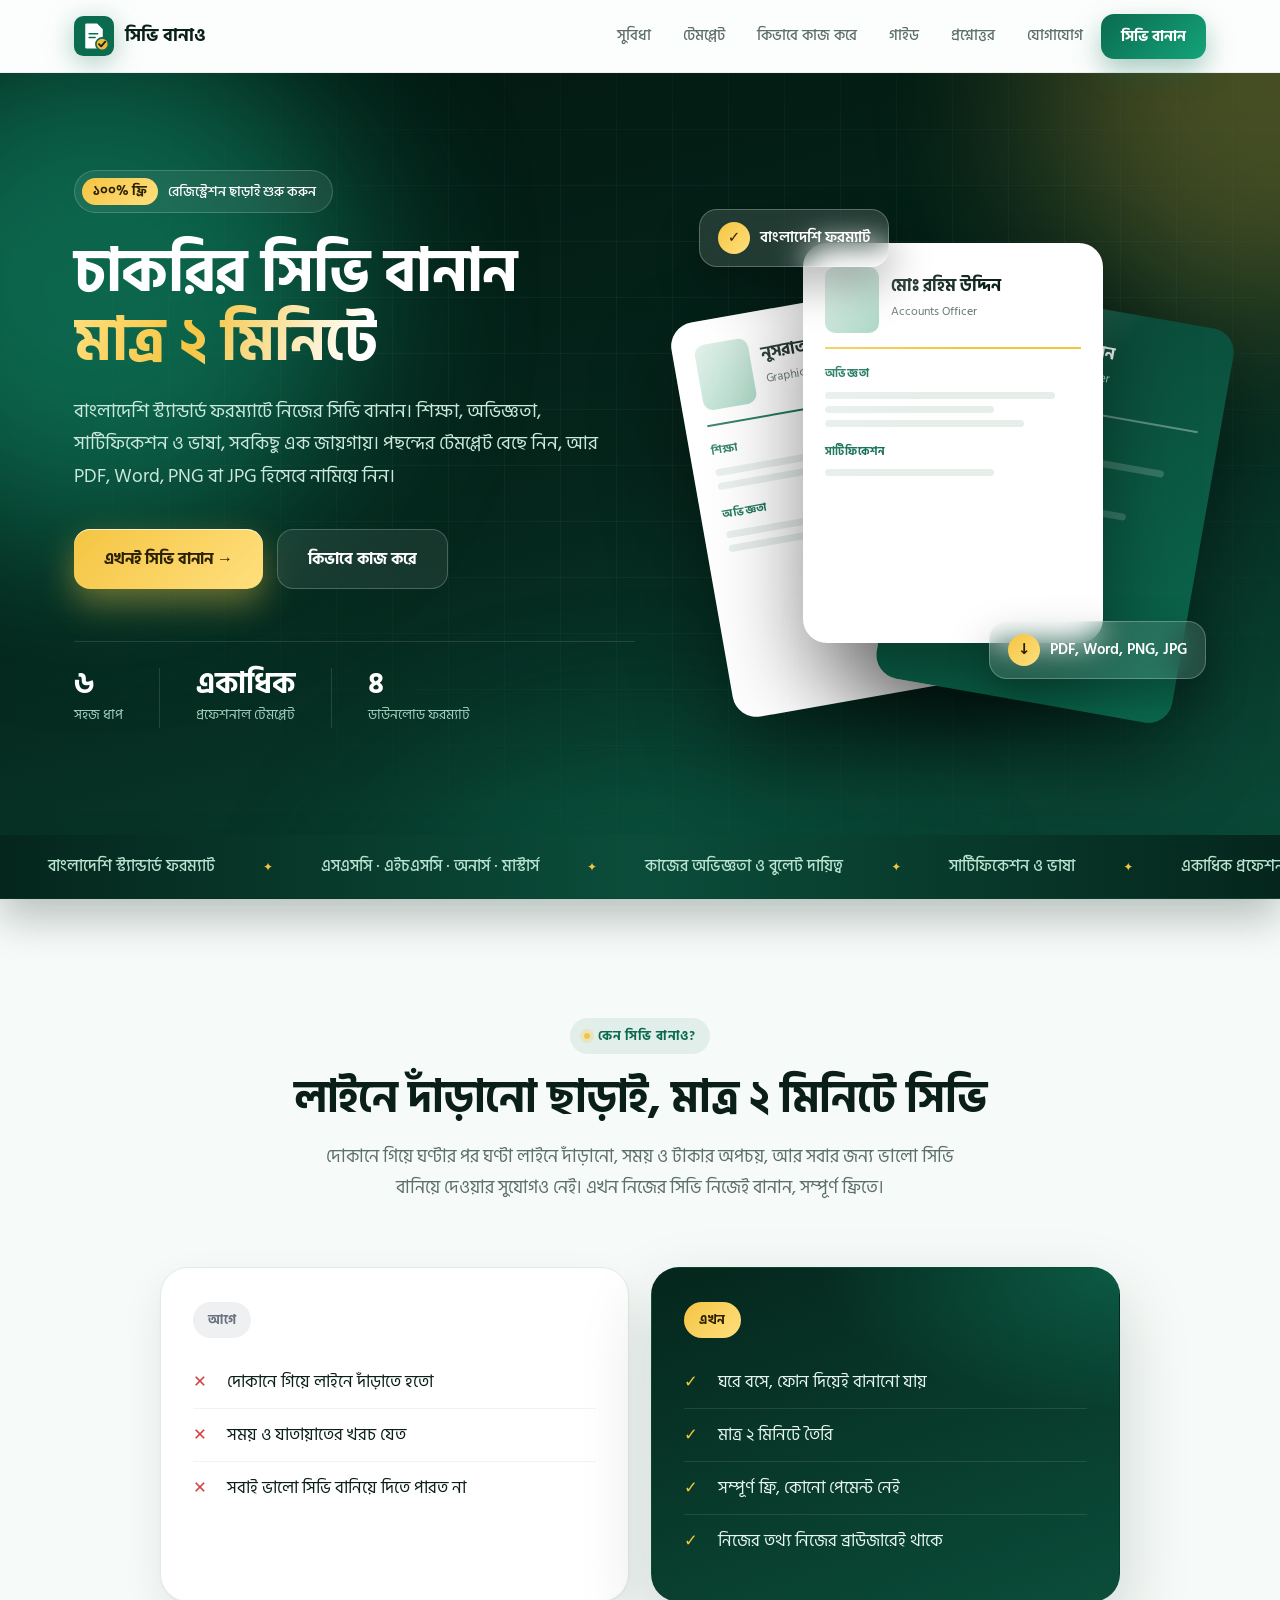
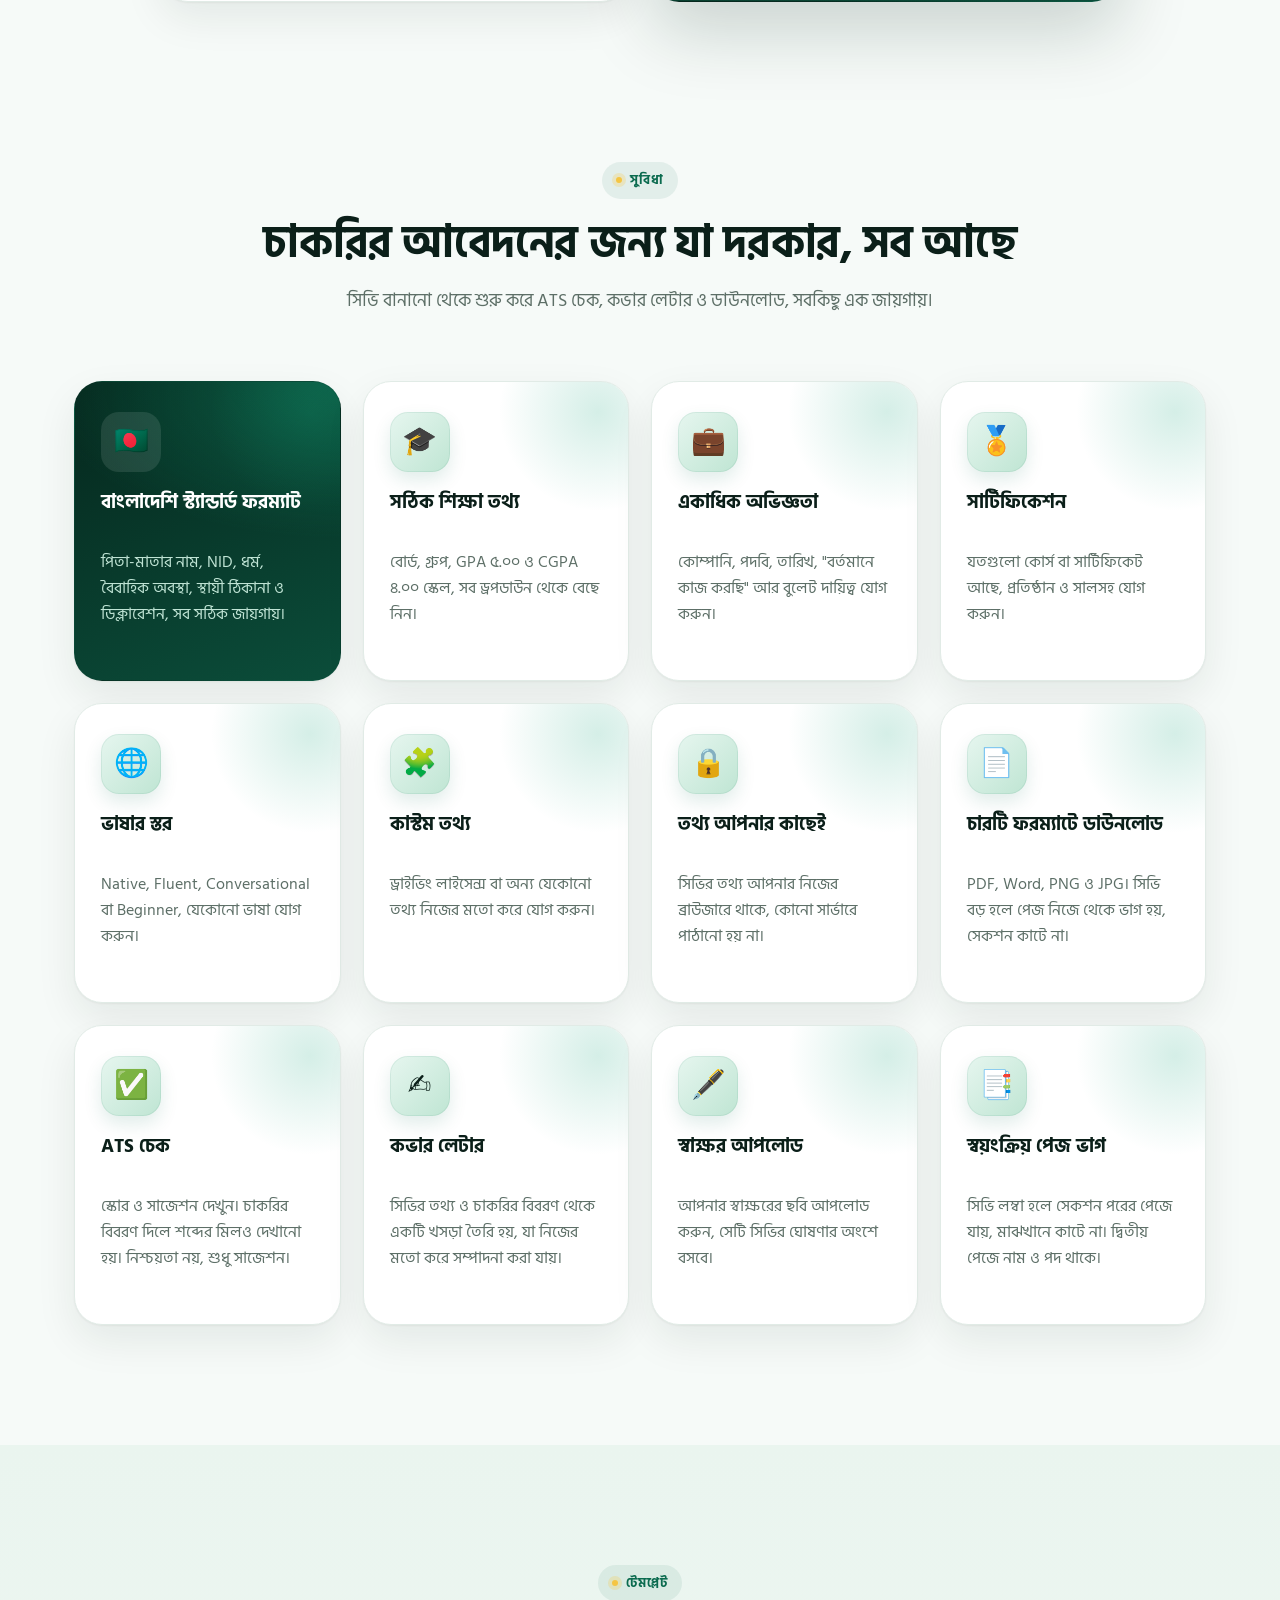
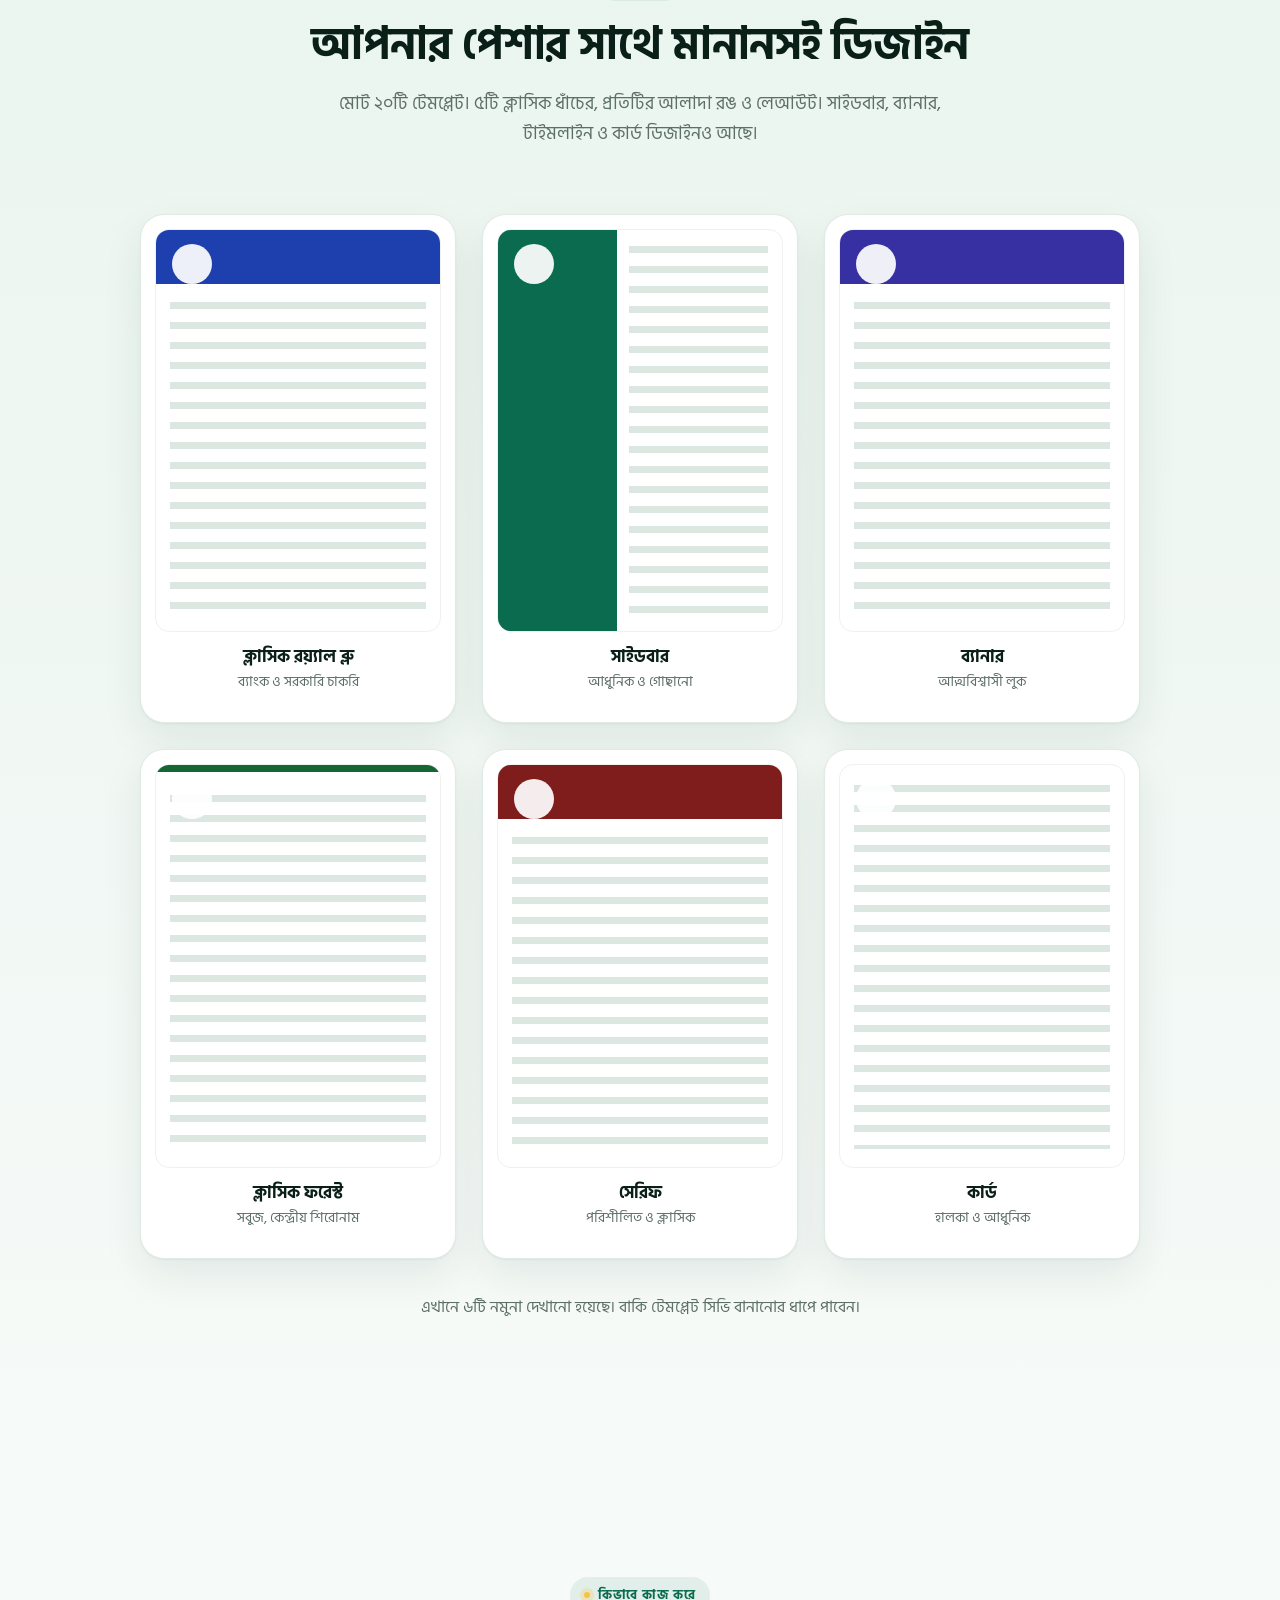
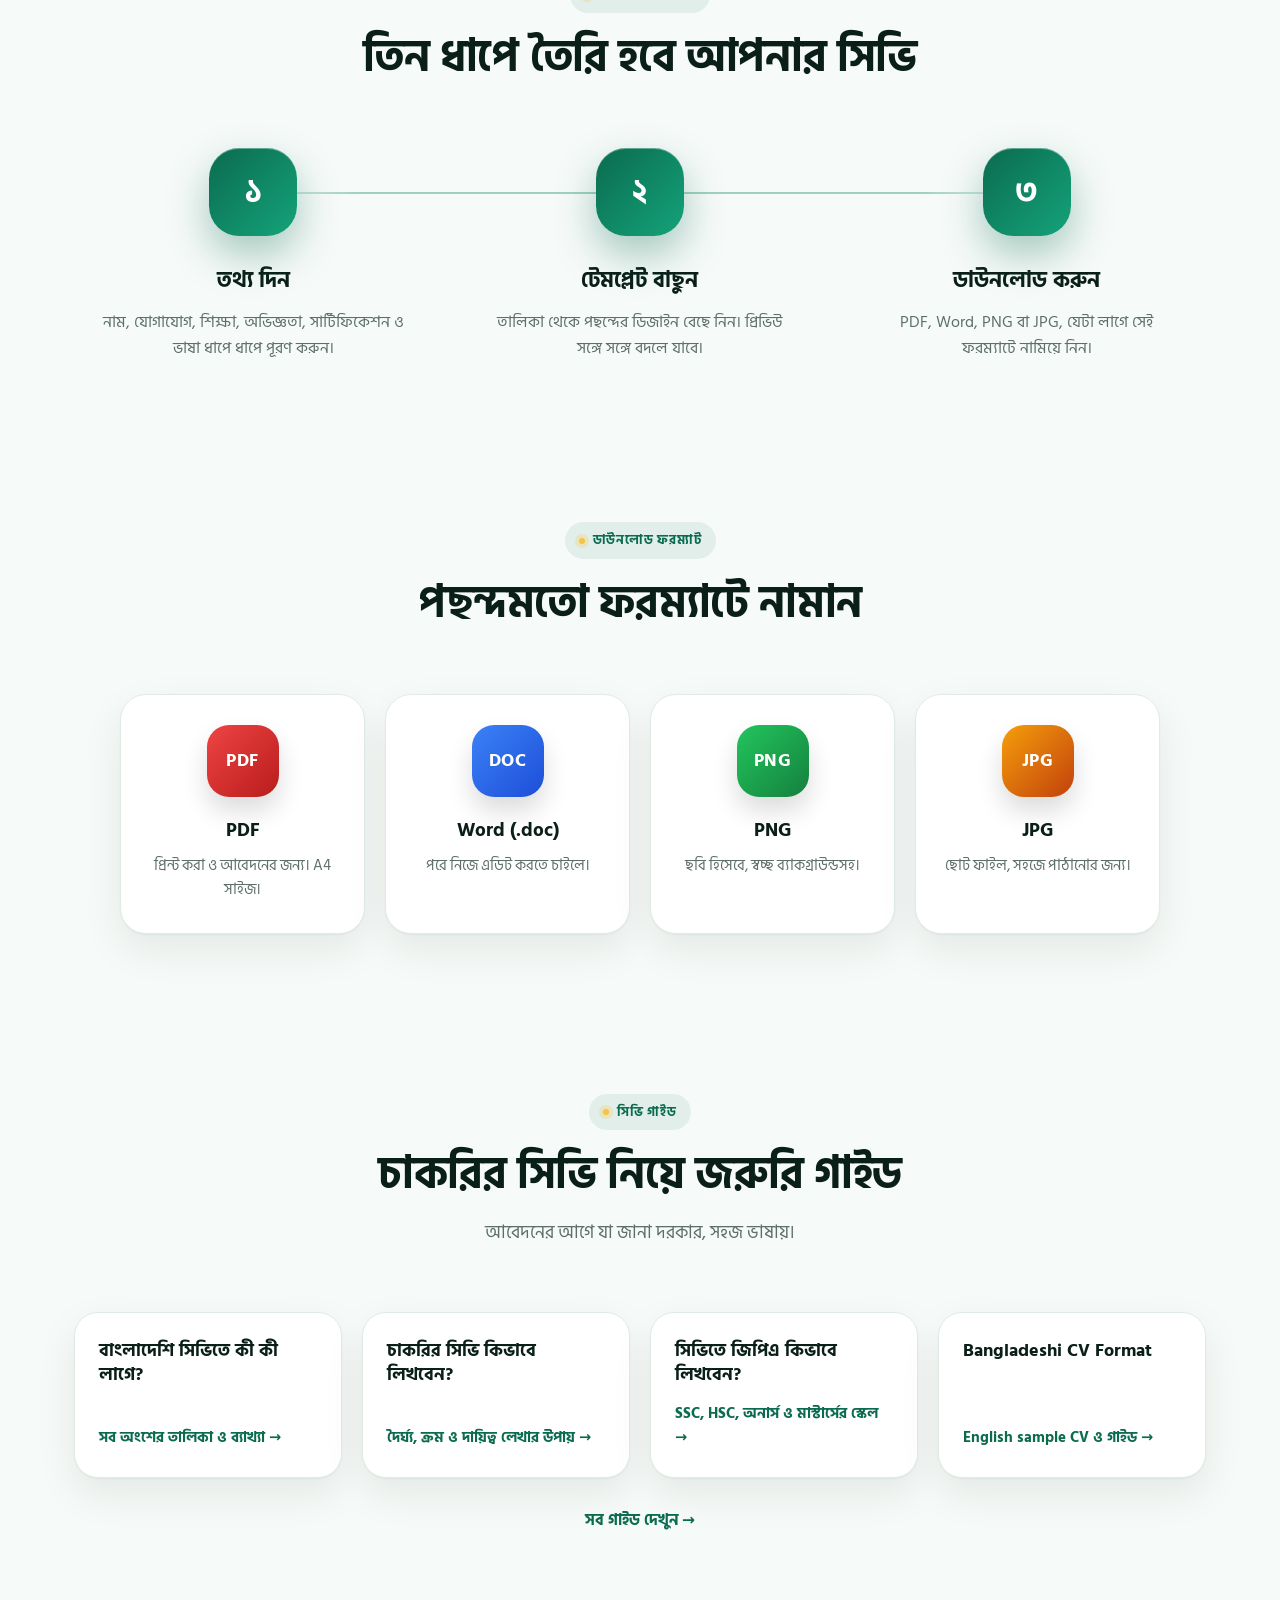
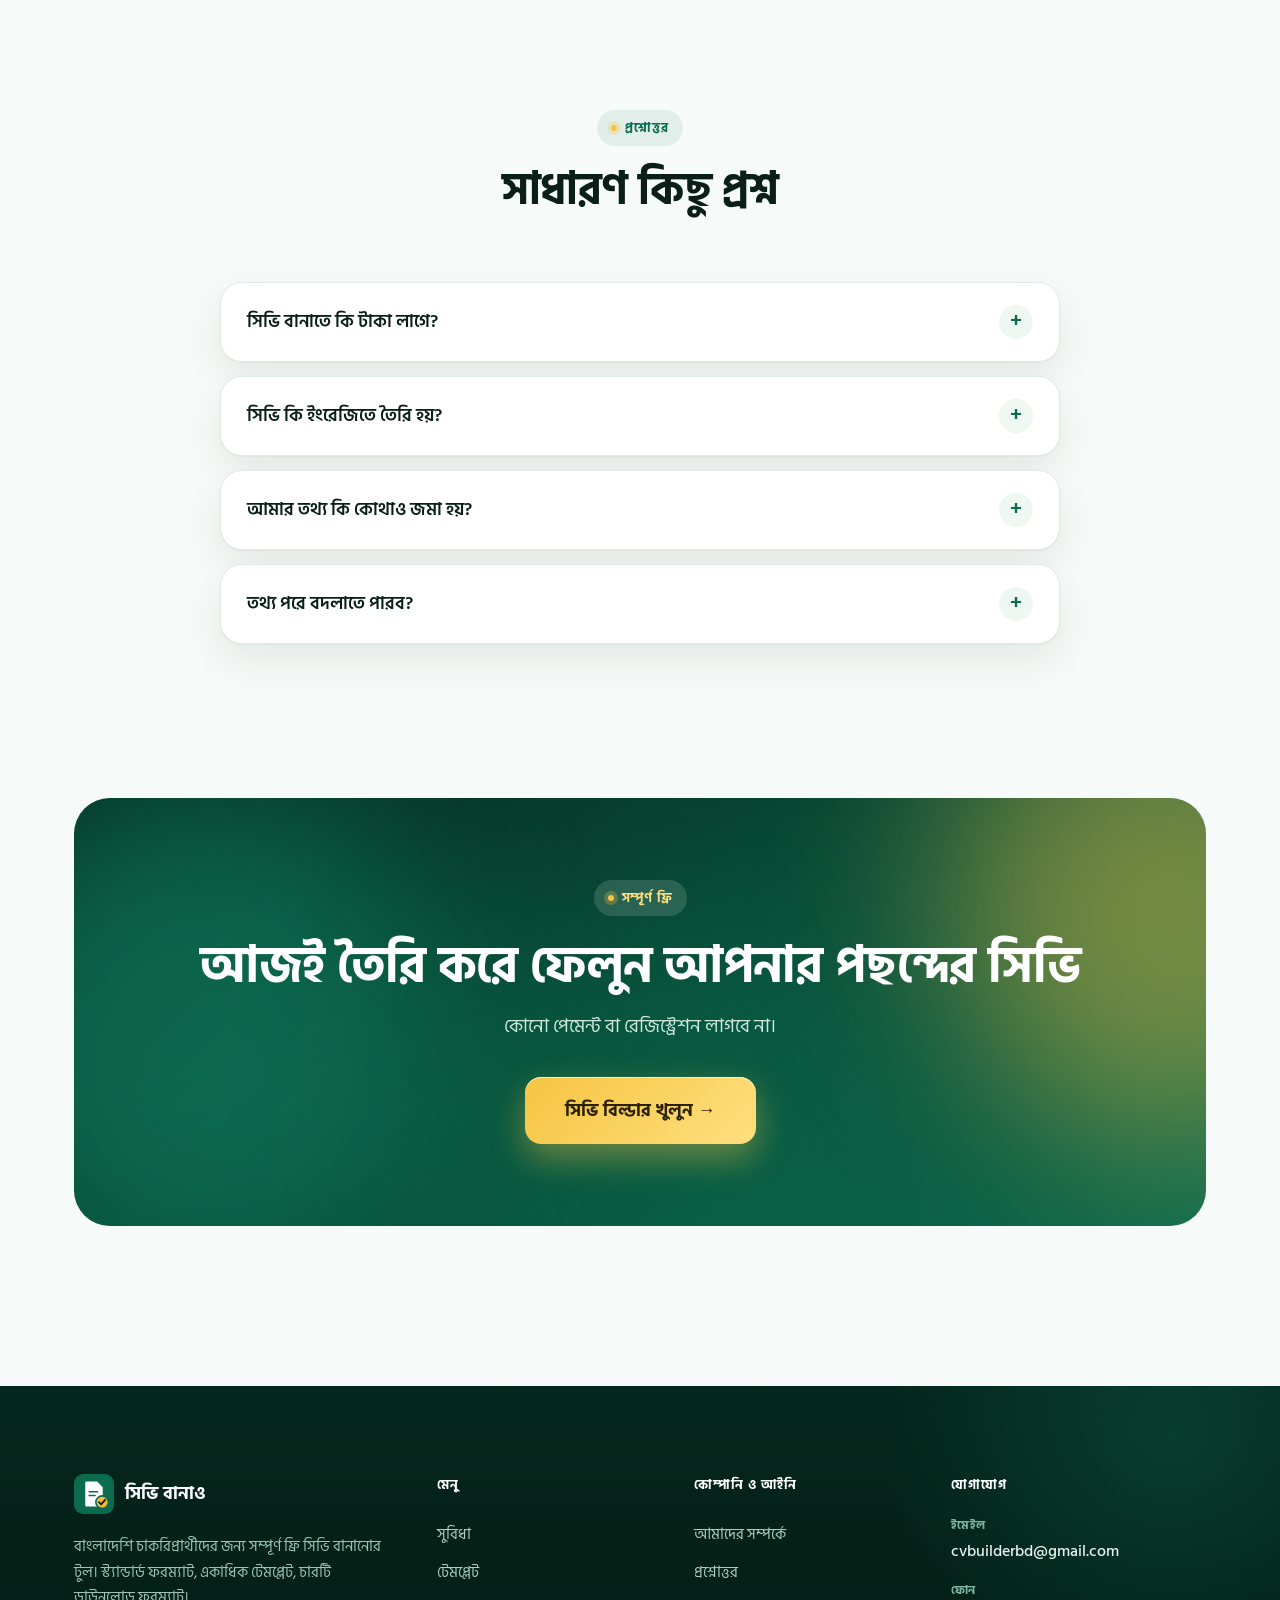
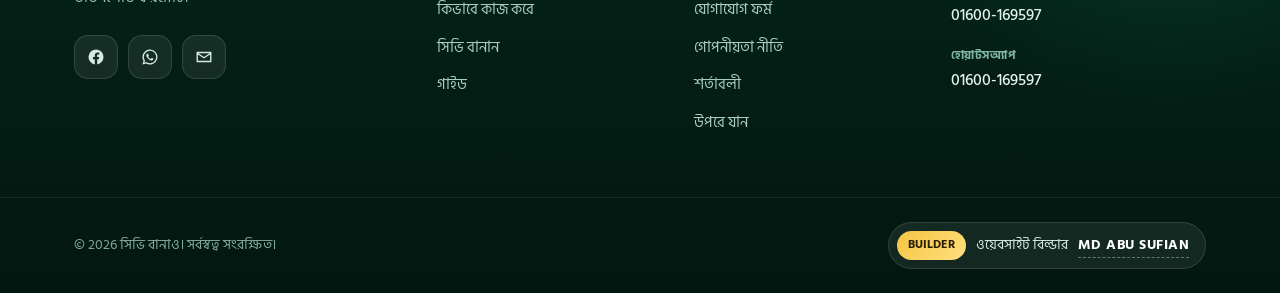
==== commit 49d1497c: "Update index.html" ====
--- a/index.html
+++ b/index.html
@@ -329,6 +329,43 @@
 .steps.rv.in::before{transform:scaleX(1)}
 .stage,.aurora{will-change:transform}
 .stats b{font-variant-numeric:tabular-nums}
+
+/* ===== uniform card system (desktop + mobile) ===== */
+.bento{display:grid;grid-template-columns:repeat(4,minmax(0,1fr));gap:22px;align-items:stretch}
+.bento .card{grid-column:auto;display:flex;flex-direction:column;min-height:300px;padding:30px 26px}
+.bento .card p{flex:1}
+.bento .card .ic{margin-bottom:18px}
+.bento .card h3{font-size:19px;line-height:1.35;min-height:52px;display:flex;align-items:flex-start}
+.bento .card.dark h3{color:#fff}
+.bento .card.full,.bento .card.s4,.bento .card.s2{grid-column:auto}
+.tgrid{display:grid;grid-template-columns:repeat(3,minmax(0,1fr));gap:26px;max-width:1000px;margin:0 auto;align-items:stretch}
+.tgrid .tk{flex:none;width:auto;display:flex;flex-direction:column;padding:14px 14px 0;scroll-snap-align:none;min-width:0}
+.tgrid .tk .mini{height:auto;aspect-ratio:146/206;margin-bottom:14px}
+.tgrid .tk-t{flex:1;display:flex;flex-direction:column;justify-content:flex-start;padding:0 4px 18px;min-height:76px}
+.tgrid .tk-t b{font-size:17px;line-height:1.3}
+.tgrid .tk-t span{font-size:14px;margin-top:4px;line-height:1.45}
+.tk-t{text-align:center}
+.tnote{margin-top:36px}
+@media (max-width:1040px){
+ .bento{grid-template-columns:repeat(2,minmax(0,1fr));gap:18px}
+ .bento .card{min-height:260px;padding:26px 22px}
+ .tgrid{grid-template-columns:repeat(3,minmax(0,1fr));gap:18px}
+}
+@media (max-width:640px){
+ .bento{grid-template-columns:1fr;gap:14px}
+ .bento .card{display:grid;grid-template-columns:52px minmax(0,1fr);column-gap:16px;align-items:start;min-height:0;padding:20px 18px;border-radius:22px}
+ .bento .card .ic{grid-row:1 / span 2;width:52px;height:52px;font-size:24px;border-radius:15px;margin:0}
+ .bento .card h3{grid-column:2;min-height:0;font-size:17px;margin:2px 0 4px}
+ .bento .card p{grid-column:2;font-size:14.5px;line-height:1.6;flex:none}
+ .bento .card:hover{transform:none}
+ .tgrid{grid-template-columns:repeat(2,minmax(0,1fr));gap:14px}
+ .tgrid .tk{padding:10px 10px 0;border-radius:18px}
+ .tgrid .tk .mini{margin-bottom:10px}
+ .tgrid .tk-t{min-height:0;padding:0 2px 14px}
+ .tgrid .tk-t b{font-size:15px}
+ .tgrid .tk-t span{font-size:12.5px}
+ .tk:hover{transform:none}
+}
 </style>
 </head>
 <body>
@@ -392,32 +429,36 @@
 
 <section id="features" style="padding-top:40px">
  <div class="wrap">
-  <div class="head rv"><span class="eyebrow">সুবিধা</span><h2>চাকরির আবেদনের জন্য যা দরকার, সব আছে</h2><p class="sub">সাধারণ ফর্ম পূরণ করুন, বাকিটা আমরা সাজিয়ে দিচ্ছি।</p></div>
+  <div class="head rv"><span class="eyebrow">সুবিধা</span><h2>চাকরির আবেদনের জন্য যা দরকার, সব আছে</h2><p class="sub">সিভি বানানো থেকে শুরু করে ATS চেক, কভার লেটার ও ডাউনলোড, সবকিছু এক জায়গায়।</p></div>
   <div class="bento">
-   <div class="card dark s4 full rv"><div class="ic">🇧🇩</div><h3>বাংলাদেশি স্ট্যান্ডার্ড ফরম্যাট</h3><p>পিতা-মাতার নাম, NID, ধর্ম, বৈবাহিক অবস্থা, স্থায়ী ঠিকানা ও ডিক্লারেশন, সব আগের মতো সঠিক জায়গায়।</p><div class="tags"><span>NID</span><span>ডিক্লারেশন</span><span>রেফারেন্স</span></div></div>
-   <div class="card s2 rv"><div class="ic">🎓</div><h3>সঠিক শিক্ষা তথ্য</h3><p>বোর্ড, গ্রুপ, জিপিএ ৫.০০ আর সিজিপিএ ৪.০০, সব ড্রপডাউন থেকে।</p></div>
-   <div class="card s2 rv"><div class="ic">💼</div><h3>একাধিক অভিজ্ঞতা</h3><p>কোম্পানি, পদবি, তারিখ, "বর্তমানে কাজ করছি" আর বুলেট দায়িত্ব।</p></div>
-   <div class="card s2 rv"><div class="ic">🏅</div><h3>সার্টিফিকেশন</h3><p>যতগুলো কোর্স বা সার্টিফিকেট আছে, প্রতিষ্ঠান ও সালসহ যোগ করুন।</p></div>
-   <div class="card s2 rv"><div class="ic">🌐</div><h3>ভাষার স্তর</h3><p>Native, Fluent, Conversational বা Beginner, যেকোনো ভাষা।</p></div>
-   <div class="card s4 rv"><div class="ic">🧩</div><h3>কাস্টম তথ্য</h3><p>ড্রাইভিং লাইসেন্স বা অন্য যেকোনো তথ্য নিজের মতো করে যোগ করুন।</p></div>
-   <div class="card s4 rv"><div class="ic">🔒</div><h3>আপনার তথ্য আপনার কাছেই</h3><p>সিভির তথ্য আপনার নিজের ব্রাউজারে থাকে, কোথাও সার্ভারে পাঠানো হয় না।</p></div>
-   <div class="card s4 full rv"><div class="ic">📄</div><h3>এক ক্লিকে ডাউনলোড</h3><p>PDF, Word, PNG বা JPG। সিভি বড় হলে PDF নিজে থেকে একাধিক পেজে ভাগ হয়ে যায়।</p></div>
+   <article class="card dark rv"><div class="ic">🇧🇩</div><h3>বাংলাদেশি স্ট্যান্ডার্ড ফরম্যাট</h3><p>পিতা-মাতার নাম, NID, ধর্ম, বৈবাহিক অবস্থা, স্থায়ী ঠিকানা ও ডিক্লারেশন, সব সঠিক জায়গায়।</p></article>
+   <article class="card rv"><div class="ic">🎓</div><h3>সঠিক শিক্ষা তথ্য</h3><p>বোর্ড, গ্রুপ, GPA ৫.০০ ও CGPA ৪.০০ স্কেল, সব ড্রপডাউন থেকে বেছে নিন।</p></article>
+   <article class="card rv"><div class="ic">💼</div><h3>একাধিক অভিজ্ঞতা</h3><p>কোম্পানি, পদবি, তারিখ, "বর্তমানে কাজ করছি" আর বুলেট দায়িত্ব যোগ করুন।</p></article>
+   <article class="card rv"><div class="ic">🏅</div><h3>সার্টিফিকেশন</h3><p>যতগুলো কোর্স বা সার্টিফিকেট আছে, প্রতিষ্ঠান ও সালসহ যোগ করুন।</p></article>
+   <article class="card rv"><div class="ic">🌐</div><h3>ভাষার স্তর</h3><p>Native, Fluent, Conversational বা Beginner, যেকোনো ভাষা যোগ করুন।</p></article>
+   <article class="card rv"><div class="ic">🧩</div><h3>কাস্টম তথ্য</h3><p>ড্রাইভিং লাইসেন্স বা অন্য যেকোনো তথ্য নিজের মতো করে যোগ করুন।</p></article>
+   <article class="card rv"><div class="ic">🔒</div><h3>তথ্য আপনার কাছেই</h3><p>সিভির তথ্য আপনার নিজের ব্রাউজারে থাকে, কোনো সার্ভারে পাঠানো হয় না।</p></article>
+   <article class="card rv"><div class="ic">📄</div><h3>চারটি ফরম্যাটে ডাউনলোড</h3><p>PDF, Word, PNG ও JPG। সিভি বড় হলে পেজ নিজে থেকে ভাগ হয়, সেকশন কাটে না।</p></article>
+   <article class="card rv"><div class="ic">✅</div><h3>ATS চেক</h3><p>স্কোর ও সাজেশন দেখুন। চাকরির বিবরণ দিলে শব্দের মিলও দেখানো হয়। নিশ্চয়তা নয়, শুধু সাজেশন।</p></article>
+   <article class="card rv"><div class="ic">✍️</div><h3>কভার লেটার</h3><p>সিভির তথ্য ও চাকরির বিবরণ থেকে একটি খসড়া তৈরি হয়, যা নিজের মতো করে সম্পাদনা করা যায়।</p></article>
+   <article class="card rv"><div class="ic">🖋️</div><h3>স্বাক্ষর আপলোড</h3><p>আপনার স্বাক্ষরের ছবি আপলোড করুন, সেটি সিভির ঘোষণার অংশে বসবে।</p></article>
+   <article class="card rv"><div class="ic">📑</div><h3>স্বয়ংক্রিয় পেজ ভাগ</h3><p>সিভি লম্বা হলে সেকশন পরের পেজে যায়, মাঝখানে কাটে না। দ্বিতীয় পেজে নাম ও পদ থাকে।</p></article>
   </div>
  </div>
 </section>
 
 <section id="templates" class="tpl">
  <div class="wrap">
-  <div class="head rv"><span class="eyebrow">টেমপ্লেট</span><h2>আপনার পেশার সাথে মানানসই ডিজাইন</h2><p class="sub">ক্লাসিক, সাইডবার, ব্যানার, টাইমলাইন, সেরিফ, কার্ড ও আরও অনেক ধরন। নতুন টেমপ্লেট নিয়মিত যোগ হচ্ছে।</p></div>
-  <div class="shelf">
-   <div class="tk rv" style="--c:#0f3d6e"><div class="mini"><i></i></div><b>ক্লাসিক</b><span>ব্যাংক ও সরকারি চাকরি</span></div>
-   <div class="tk rv" style="--c:#0b6b4f"><div class="mini side"><i></i></div><b>সাইডবার</b><span>আধুনিক ও গোছানো</span></div>
-   <div class="tk rv" style="--c:#3730a3"><div class="mini"><i></i></div><b>ব্যানার</b><span>আত্মবিশ্বাসী লুক</span></div>
-   <div class="tk rv" style="--c:#0f766e"><div class="mini line"><i></i></div><b>টাইমলাইন</b><span>অভিজ্ঞতা বোঝাতে সেরা</span></div>
-   <div class="tk rv" style="--c:#7f1d1d"><div class="mini"><i></i></div><b>সেরিফ</b><span>পরিশীলিত ও ক্লাসিক</span></div>
-   <div class="tk rv" style="--c:#0369a1"><div class="mini dot"><i></i></div><b>কার্ড</b><span>হালকা ও আধুনিক</span></div>
-  </div>
-  <p class="tnote rv">এখানে দেখানো নমুনাগুলো ছাড়াও আরও টেমপ্লেট আছে। সব টেমপ্লেটে একই তথ্য থাকে।</p>
+  <div class="head rv"><span class="eyebrow">টেমপ্লেট</span><h2>আপনার পেশার সাথে মানানসই ডিজাইন</h2><p class="sub">মোট ২০টি টেমপ্লেট। ৫টি ক্লাসিক ধাঁচের, প্রতিটির আলাদা রঙ ও লেআউট। সাইডবার, ব্যানার, টাইমলাইন ও কার্ড ডিজাইনও আছে।</p></div>
+  <div class="tgrid">
+   <article class="tk rv" style="--c:#1e40af"><div class="mini"><i></i></div><div class="tk-t"><b>ক্লাসিক রয়্যাল ব্লু</b><span>ব্যাংক ও সরকারি চাকরি</span></div></article>
+   <article class="tk rv" style="--c:#0b6b4f"><div class="mini side"><i></i></div><div class="tk-t"><b>সাইডবার</b><span>আধুনিক ও গোছানো</span></div></article>
+   <article class="tk rv" style="--c:#3730a3"><div class="mini"><i></i></div><div class="tk-t"><b>ব্যানার</b><span>আত্মবিশ্বাসী লুক</span></div></article>
+   <article class="tk rv" style="--c:#166534"><div class="mini line"><i></i></div><div class="tk-t"><b>ক্লাসিক ফরেস্ট</b><span>সবুজ, কেন্দ্রীয় শিরোনাম</span></div></article>
+   <article class="tk rv" style="--c:#7f1d1d"><div class="mini"><i></i></div><div class="tk-t"><b>সেরিফ</b><span>পরিশীলিত ও ক্লাসিক</span></div></article>
+   <article class="tk rv" style="--c:#0369a1"><div class="mini dot"><i></i></div><div class="tk-t"><b>কার্ড</b><span>হালকা ও আধুনিক</span></div></article>
+  </div>
+  <p class="tnote rv">এখানে ৬টি নমুনা দেখানো হয়েছে। বাকি টেমপ্লেট সিভি বানানোর ধাপে পাবেন।</p>
  </div>
 </section>
 
